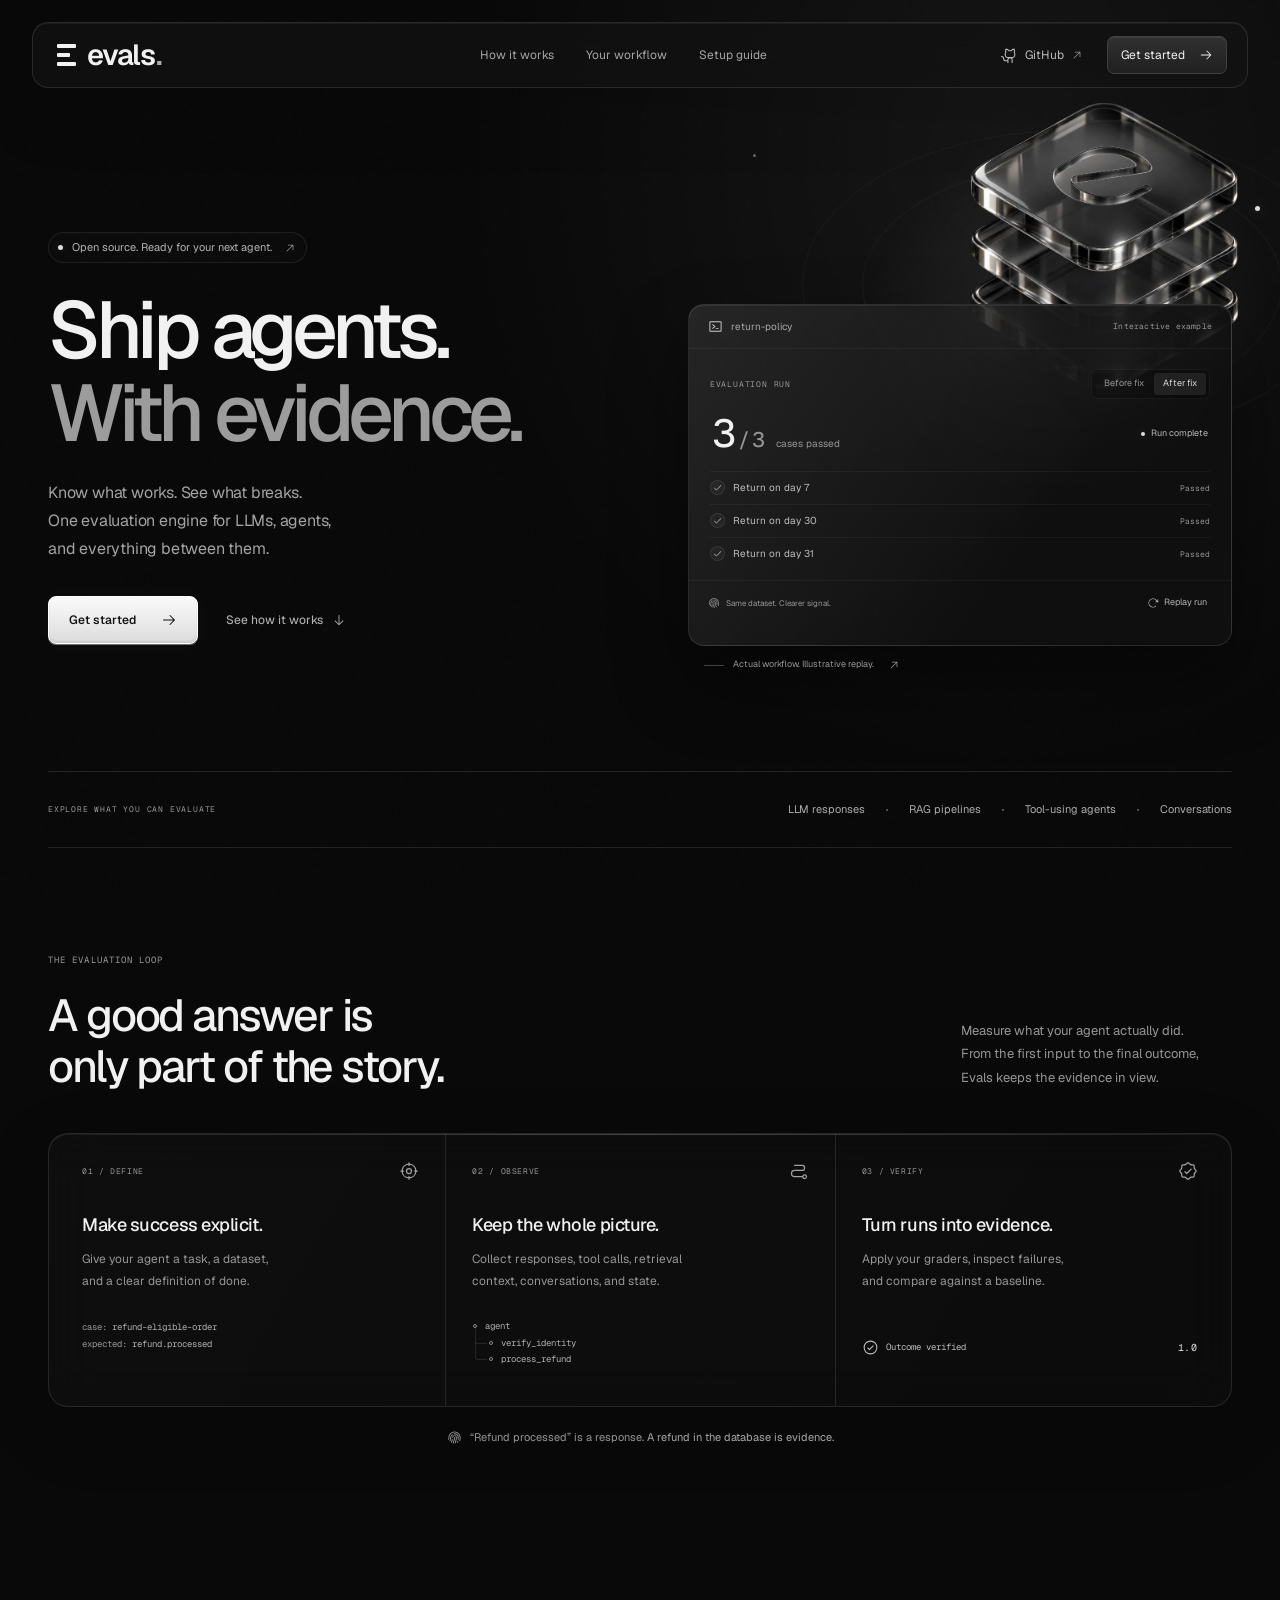
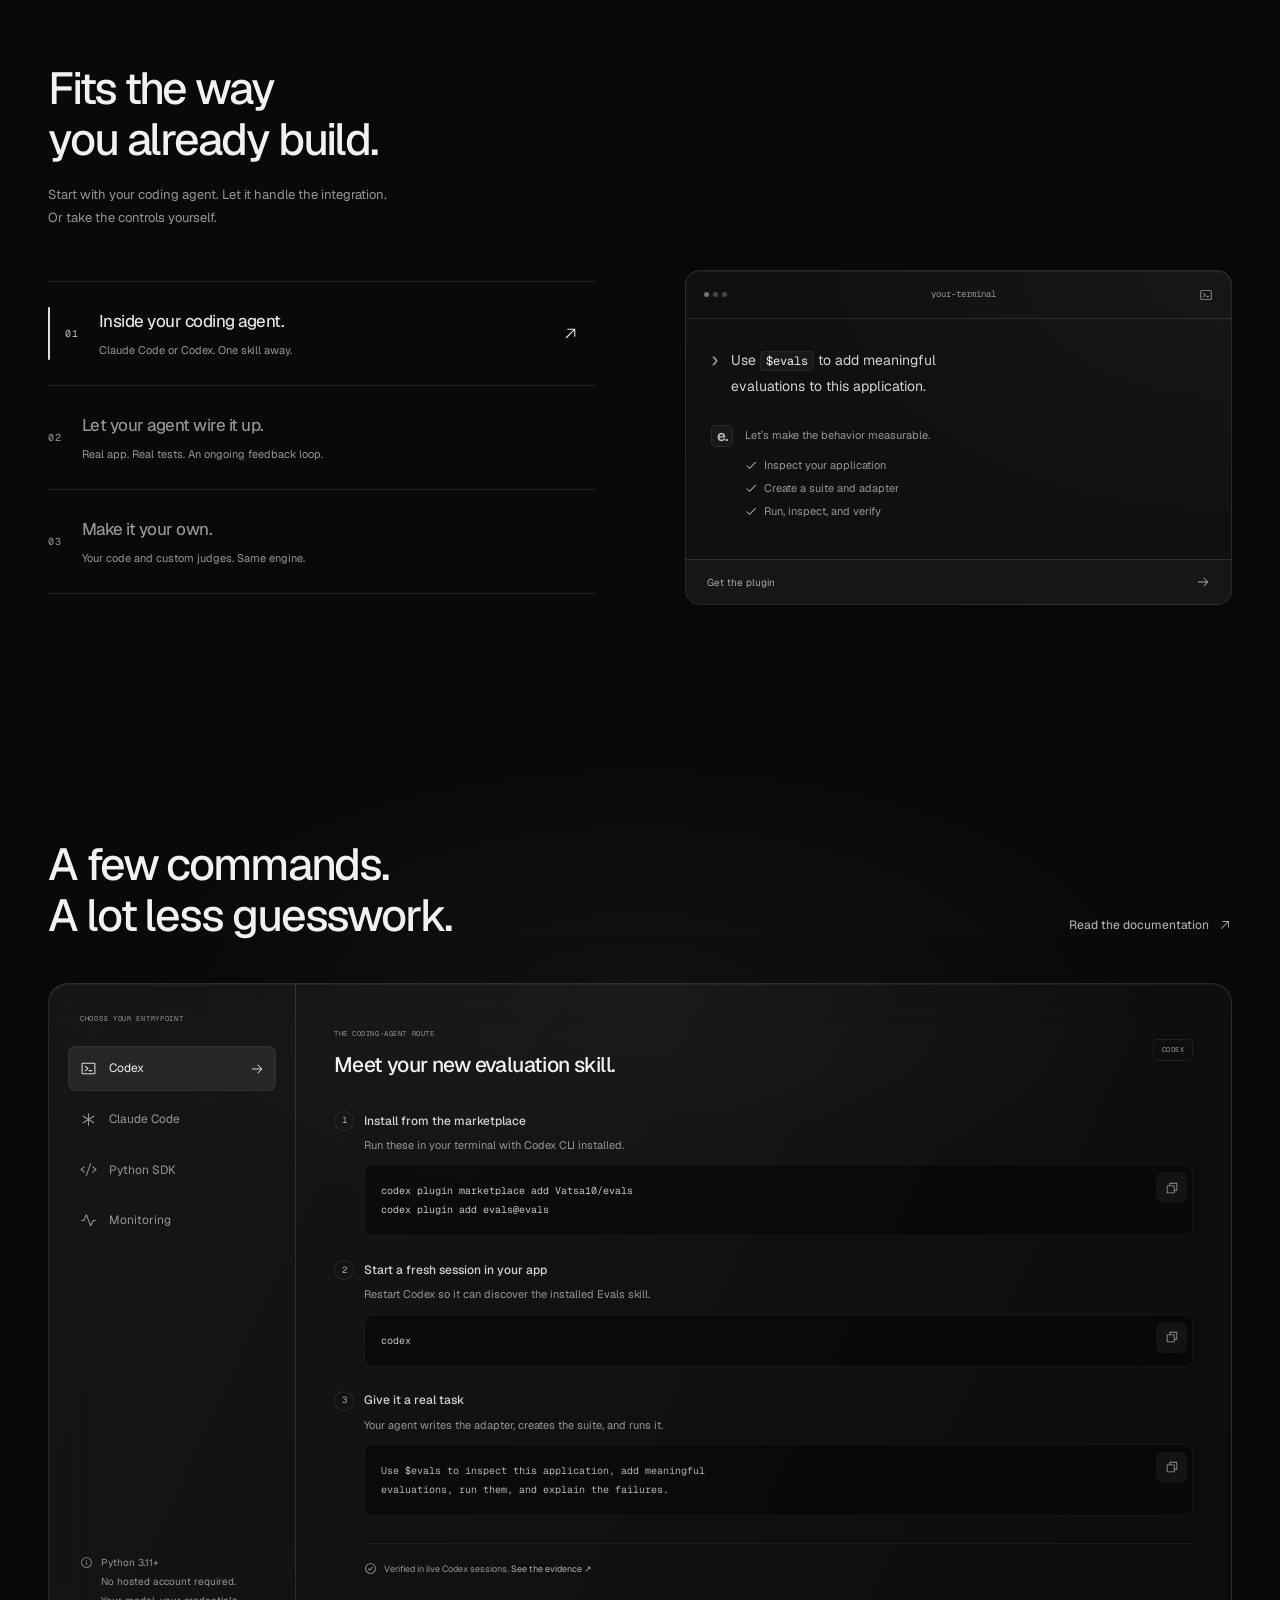
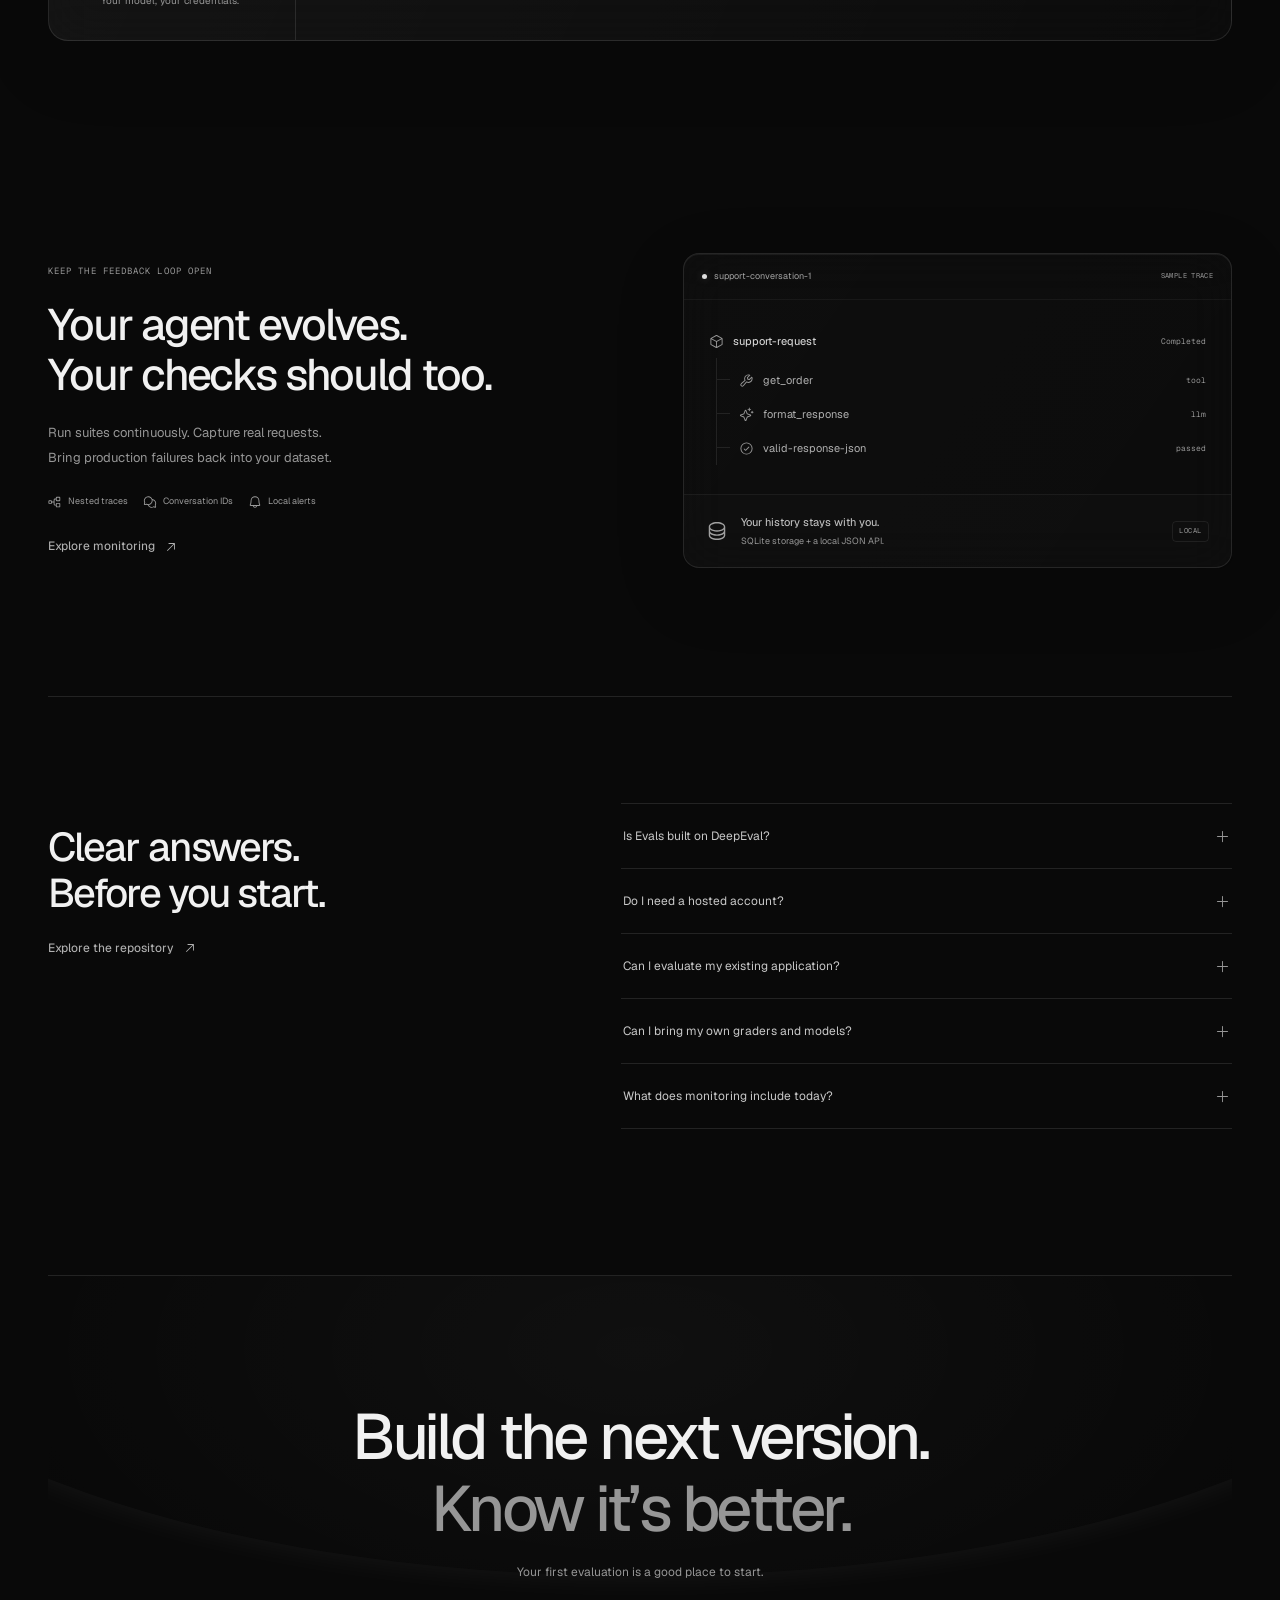
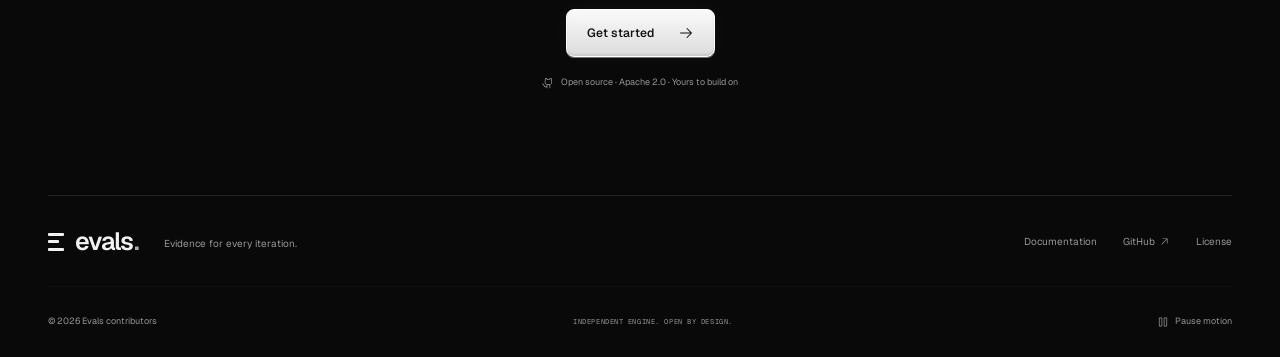
==== website/index.html @ bce9c27a "feat: add animated glass landing page and GitHub Pages setup" ====
<!doctype html>
<html lang="en">
<head>
  <meta charset="utf-8">
  <meta name="viewport" content="width=device-width, initial-scale=1">
  <meta name="theme-color" content="#09090b">
  <title>Evals | Ship agents. With evidence.</title>
  <meta name="description" content="An independent, open-source evaluation framework for LLMs and AI agents. Use Evals with Claude Code, Codex, or your own Python workflows.">
  <meta property="og:type" content="website">
  <meta property="og:title" content="Evals | Ship agents. With evidence.">
  <meta property="og:description" content="From your first test to a continuous feedback loop. One evaluation engine for your LLMs, agents, and everything between them.">
  <meta property="og:url" content="https://vatsa10.github.io/evals/">
  <meta name="twitter:card" content="summary">
  <link rel="canonical" href="https://vatsa10.github.io/evals/">
  <link rel="icon" href="./assets/favicon.svg" type="image/svg+xml">
  <link rel="preload" href="./assets/fonts/geist-latin.woff2" as="font" type="font/woff2" crossorigin>
  <link rel="stylesheet" href="./styles.css">
  <script src="./app.js" defer></script>
</head>
<body>
  <a class="skip-link" href="#main">Skip to content</a>
  <div class="ambient-light" aria-hidden="true"></div>

  <header class="site-header">
    <div class="nav-shell glass">
      <a class="brand" href="#" aria-label="Evals home"><span class="brand-mark" aria-hidden="true"><i></i><i></i><i></i></span>evals<span class="brand-period">.</span></a>
      <nav class="desktop-nav" aria-label="Main navigation">
        <a href="#workflow">How it works</a><a href="#ways">Your workflow</a><a href="#setup">Setup guide</a>
      </nav>
      <div class="nav-actions">
        <a class="github-link" href="https://github.com/Vatsa10/evals" target="_blank" rel="noopener noreferrer"><svg class="icon" aria-hidden="true"><use href="./assets/icons.svg#github-logo"></use></svg><span>GitHub</span><svg class="icon arrow-small" aria-hidden="true"><use href="./assets/icons.svg#arrow-up-right"></use></svg></a>
        <a class="nav-cta" href="#setup">Get started<svg class="icon" aria-hidden="true"><use href="./assets/icons.svg#arrow-right"></use></svg></a>
        <button class="menu-toggle icon-button" aria-label="Open navigation" aria-expanded="false" aria-controls="mobile-nav"><svg class="icon" aria-hidden="true"><use href="./assets/icons.svg#list"></use></svg></button>
      </div>
    </div>
    <nav class="mobile-nav glass" id="mobile-nav" aria-label="Mobile navigation" hidden><a href="#workflow">How it works</a><a href="#ways">Your workflow</a><a href="#setup">Setup guide</a><a href="https://github.com/Vatsa10/evals">View on GitHub</a></nav>
  </header>

  <main id="main">
    <section class="hero section-wrap" aria-labelledby="hero-title">
      <div class="hero-copy">
        <a class="release-tag enter" href="https://github.com/Vatsa10/evals"><span class="status-light"></span>Open source. Ready for your next agent.<svg class="icon" aria-hidden="true"><use href="./assets/icons.svg#arrow-up-right"></use></svg></a>
        <h1 id="hero-title" class="enter" style="--enter-delay: 90ms">Ship agents.<br><span>With evidence.</span></h1>
        <p class="hero-description enter" style="--enter-delay: 160ms">Know what works. See what breaks.<br>One evaluation engine for LLMs, agents,<br class="desktop-break"> and everything between them.</p>
        <div class="hero-actions enter" style="--enter-delay: 230ms">
          <a class="button button-primary" href="#setup">Get started<svg class="icon" aria-hidden="true"><use href="./assets/icons.svg#arrow-right"></use></svg></a>
          <a class="text-link" href="#workflow">See how it works<svg class="icon" aria-hidden="true"><use href="./assets/icons.svg#arrow-down"></use></svg></a>
        </div>
      </div>

      <div class="hero-visual enter" style="--enter-delay: 240ms">
        <div class="orbital-stage" aria-hidden="true"><div class="orbital-orbit orbit-one"></div><div class="orbital-orbit orbit-two"></div><img class="glass-sculpture" src="./assets/hero-glass.webp" width="768" height="768" alt="" decoding="async" fetchpriority="high"><span class="orbit-point point-one"></span><span class="orbit-point point-two"></span></div>
        <div class="evaluation-window glass" id="evaluation-demo">
          <div class="window-chrome"><span><svg class="icon" aria-hidden="true"><use href="./assets/icons.svg#terminal-window"></use></svg>return-policy</span><span class="example-label">Interactive example</span></div>
          <div class="demo-toolbar"><span class="mono">EVALUATION RUN</span><div class="demo-switch" role="group" aria-label="Choose example version"><button type="button" data-demo-version="before" aria-pressed="false">Before fix</button><button type="button" data-demo-version="after" aria-pressed="true">After fix</button></div></div>
          <div class="demo-score"><div><span class="score-number" id="demo-score">3<span>/ 3</span></span><span class="score-caption" id="demo-caption">cases passed</span></div><span class="run-state" id="run-state"><span class="status-light"></span>Run complete</span></div>
          <div class="case-list" aria-live="polite" aria-atomic="true">
            <div class="case-row" data-case="0"><span class="case-icon"><svg class="icon" aria-hidden="true"><use href="./assets/icons.svg#check"></use></svg></span><span>Return on day 7</span><span class="case-status">Passed</span></div>
            <div class="case-row" data-case="1"><span class="case-icon"><svg class="icon" aria-hidden="true"><use href="./assets/icons.svg#check"></use></svg></span><span>Return on day 30</span><span class="case-status">Passed</span></div>
            <div class="case-row" data-case="2"><span class="case-icon"><svg class="icon" aria-hidden="true"><use href="./assets/icons.svg#check"></use></svg></span><span>Return on day 31</span><span class="case-status">Passed</span></div>
          </div>
          <div class="demo-footer"><span><svg class="icon" aria-hidden="true"><use href="./assets/icons.svg#fingerprint"></use></svg>Same dataset. Clearer signal.</span><button class="replay-button" id="replay-demo" type="button"><svg class="icon" aria-hidden="true"><use href="./assets/icons.svg#arrow-clockwise"></use></svg>Replay run</button></div>
        </div>
        <div class="visual-caption"><span class="caption-line"></span>Actual workflow. Illustrative replay.<a href="https://github.com/Vatsa10/evals/blob/main/docs/live-verification.md" aria-label="Read the live verification"><svg class="icon" aria-hidden="true"><use href="./assets/icons.svg#arrow-up-right"></use></svg></a></div>
      </div>
      <div class="hero-bottom"><span class="mono">EXPLORE WHAT YOU CAN EVALUATE</span><div><a href="https://github.com/Vatsa10/evals/blob/main/skills/evals/references/framework.md">LLM responses</a><i></i><a href="https://github.com/Vatsa10/evals/blob/main/skills/evals/references/framework.md#graders">RAG pipelines</a><i></i><a href="https://github.com/Vatsa10/evals/blob/main/skills/evals/references/framework.md#graders">Tool-using agents</a><i></i><a href="https://github.com/Vatsa10/evals/blob/main/skills/evals/references/monitoring.md">Conversations</a></div></div>
    </section>

    <section class="workflow-section section-wrap section-space" id="workflow" aria-labelledby="workflow-title">
      <div class="section-heading reveal"><span class="eyebrow"><span></span>THE EVALUATION LOOP</span><div class="heading-split"><h2 id="workflow-title">A good answer is<br>only part of the story.</h2><p>Measure what your agent actually did.<br>From the first input to the final outcome,<br>Evals keeps the evidence in view.</p></div></div>
      <div class="workflow-stage glass reveal">
        <div class="flow-track" aria-hidden="true"><span></span><span></span><span></span></div>
        <article class="flow-step"><div class="step-top"><span class="step-index mono">01 / DEFINE</span><svg class="icon" aria-hidden="true"><use href="./assets/icons.svg#crosshair"></use></svg></div><h3>Make success explicit.</h3><p>Give your agent a task, a dataset,<br>and a clear definition of done.</p><div class="flow-code"><span class="code-muted">case:</span> refund-eligible-order<br><span class="code-muted">expected:</span> refund.processed</div></article>
        <article class="flow-step"><div class="step-top"><span class="step-index mono">02 / OBSERVE</span><svg class="icon" aria-hidden="true"><use href="./assets/icons.svg#path"></use></svg></div><h3>Keep the whole picture.</h3><p>Collect responses, tool calls, retrieval<br>context, conversations, and state.</p><div class="mini-trace"><span><i></i>agent</span><span><i></i>verify_identity</span><span><i></i>process_refund</span></div></article>
        <article class="flow-step"><div class="step-top"><span class="step-index mono">03 / VERIFY</span><svg class="icon" aria-hidden="true"><use href="./assets/icons.svg#seal-check"></use></svg></div><h3>Turn runs into evidence.</h3><p>Apply your graders, inspect failures,<br>and compare against a baseline.</p><div class="flow-verdict"><svg class="icon" aria-hidden="true"><use href="./assets/icons.svg#check-circle"></use></svg><span>Outcome verified</span><span class="mono">1.0</span></div></article>
      </div>
      <div class="evidence-note reveal"><svg class="icon" aria-hidden="true"><use href="./assets/icons.svg#fingerprint"></use></svg><p>“Refund processed” is a response. <span>A refund in the database is evidence.</span></p></div>
    </section>

    <section class="ways-section section-wrap section-space" id="ways" aria-labelledby="ways-title">
      <div class="ways-heading reveal"><h2 id="ways-title">Fits the way<br>you already build.</h2><p>Start with your coding agent. Let it handle the integration.<br>Or take the controls yourself.</p></div>
      <div class="ways-layout reveal">
        <div class="way-tabs" role="tablist" aria-label="Ways to use Evals" aria-orientation="vertical">
          <button class="way-tab" id="way-agent" type="button" role="tab" aria-selected="true" aria-controls="way-panel" data-way="agent"><span class="way-number mono">01</span><span><strong>Inside your coding agent.</strong><small>Claude Code or Codex. One skill away.</small></span><svg class="icon" aria-hidden="true"><use href="./assets/icons.svg#arrow-up-right"></use></svg></button>
          <button class="way-tab" id="way-setup" type="button" role="tab" aria-selected="false" aria-controls="way-panel" data-way="setup" tabindex="-1"><span class="way-number mono">02</span><span><strong>Let your agent wire it up.</strong><small>Real app. Real tests. An ongoing feedback loop.</small></span><svg class="icon" aria-hidden="true"><use href="./assets/icons.svg#arrow-up-right"></use></svg></button>
          <button class="way-tab" id="way-sdk" type="button" role="tab" aria-selected="false" aria-controls="way-panel" data-way="sdk" tabindex="-1"><span class="way-number mono">03</span><span><strong>Make it your own.</strong><small>Your code and custom judges. Same engine.</small></span><svg class="icon" aria-hidden="true"><use href="./assets/icons.svg#arrow-up-right"></use></svg></button>
        </div>
        <div class="way-preview glass" role="tabpanel" id="way-panel" aria-labelledby="way-agent" tabindex="0">
          <div class="preview-chrome"><span class="window-dots" aria-hidden="true"><i></i><i></i><i></i></span><span class="mono" id="way-filename">your-terminal</span><svg class="icon" id="way-icon" aria-hidden="true"><use href="./assets/icons.svg#terminal-window"></use></svg></div>
          <div id="way-content"><div class="agent-command"><span class="prompt-symbol">›</span><p>Use <span class="inline-skill">$evals</span> to add meaningful<br>evaluations to this application.</p></div><div class="agent-response"><span class="mini-brand" aria-hidden="true">e.</span><div><p>Let’s make the behavior measurable.</p><ul><li><svg class="icon" aria-hidden="true"><use href="./assets/icons.svg#check"></use></svg>Inspect your application</li><li><svg class="icon" aria-hidden="true"><use href="./assets/icons.svg#check"></use></svg>Create a suite and adapter</li><li><svg class="icon" aria-hidden="true"><use href="./assets/icons.svg#check"></use></svg>Run, inspect, and verify</li></ul></div></div></div>
          <a class="preview-bottom" id="way-link" href="#setup" data-select-guide="codex"><span>Get the plugin</span><svg class="icon" aria-hidden="true"><use href="./assets/icons.svg#arrow-right"></use></svg></a>
        </div>
      </div>
    </section>

    <section class="setup-section section-wrap section-space" id="setup" aria-labelledby="setup-title">
      <div class="section-heading reveal"><div class="heading-split"><h2 id="setup-title">A few commands.<br>A lot less guesswork.</h2><a class="text-link documentation-link" href="https://github.com/Vatsa10/evals#readme" target="_blank" rel="noopener noreferrer">Read the documentation<svg class="icon" aria-hidden="true"><use href="./assets/icons.svg#arrow-up-right"></use></svg></a></div></div>
      <div class="setup-shell glass reveal">
        <div class="setup-sidebar"><span class="mono sidebar-label">CHOOSE YOUR ENTRYPOINT</span><div class="guide-tabs" role="tablist" aria-label="Setup guides" aria-orientation="vertical">
          <button class="guide-tab" id="tab-codex" type="button" role="tab" aria-selected="true" aria-controls="guide-panel" data-guide="codex"><svg class="icon" aria-hidden="true"><use href="./assets/icons.svg#terminal-window"></use></svg>Codex<svg class="icon guide-arrow" aria-hidden="true"><use href="./assets/icons.svg#arrow-right"></use></svg></button>
          <button class="guide-tab" id="tab-claude" type="button" role="tab" aria-selected="false" aria-controls="guide-panel" data-guide="claude" tabindex="-1"><svg class="icon" aria-hidden="true"><use href="./assets/icons.svg#asterisk"></use></svg>Claude Code<svg class="icon guide-arrow" aria-hidden="true"><use href="./assets/icons.svg#arrow-right"></use></svg></button>
          <button class="guide-tab" id="tab-python" type="button" role="tab" aria-selected="false" aria-controls="guide-panel" data-guide="python" tabindex="-1"><svg class="icon" aria-hidden="true"><use href="./assets/icons.svg#code"></use></svg>Python SDK<svg class="icon guide-arrow" aria-hidden="true"><use href="./assets/icons.svg#arrow-right"></use></svg></button>
          <button class="guide-tab" id="tab-monitoring" type="button" role="tab" aria-selected="false" aria-controls="guide-panel" data-guide="monitoring" tabindex="-1"><svg class="icon" aria-hidden="true"><use href="./assets/icons.svg#pulse"></use></svg>Monitoring<svg class="icon guide-arrow" aria-hidden="true"><use href="./assets/icons.svg#arrow-right"></use></svg></button>
        </div><div class="setup-requirements"><svg class="icon" aria-hidden="true"><use href="./assets/icons.svg#info"></use></svg><p>Python 3.11+<br>No hosted account required.<br><span>Your model, your credentials.</span></p></div></div>
        <div class="guide-content" role="tabpanel" id="guide-panel" aria-labelledby="tab-codex" tabindex="0">
          <div class="guide-title-row"><div><span class="mono guide-kicker">THE CODING-AGENT ROUTE</span><h3>Meet your new evaluation skill.</h3></div><span class="guide-badge">CODEX</span></div>
          <div id="guide-steps"><article class="guide-step"><div class="guide-step-heading"><span class="guide-step-number">1</span><h4>Install from the marketplace</h4></div><p>Run these in your terminal with Codex CLI installed.</p><div class="code-block"><pre><code>codex plugin marketplace add Vatsa10/evals
codex plugin add evals@evals</code></pre><button class="copy-button icon-button" type="button" aria-label="Copy Codex installation commands"><svg class="icon" aria-hidden="true"><use href="./assets/icons.svg#copy"></use></svg></button></div></article><article class="guide-step"><div class="guide-step-heading"><span class="guide-step-number">2</span><h4>Start a fresh session in your app</h4></div><p>Restart Codex so it can discover the installed Evals skill.</p><div class="code-block"><pre><code>codex</code></pre><button class="copy-button icon-button" type="button" aria-label="Copy Codex launch command"><svg class="icon" aria-hidden="true"><use href="./assets/icons.svg#copy"></use></svg></button></div></article><article class="guide-step"><div class="guide-step-heading"><span class="guide-step-number">3</span><h4>Give it a real task</h4></div><p>Your agent writes the adapter, creates the suite, and runs it.</p><div class="code-block prompt-block"><pre><code>Use $evals to inspect this application, add meaningful
evaluations, run them, and explain the failures.</code></pre><button class="copy-button icon-button" type="button" aria-label="Copy Evals prompt"><svg class="icon" aria-hidden="true"><use href="./assets/icons.svg#copy"></use></svg></button></div></article></div>
          <div class="guide-footnote" id="guide-footnote"><svg class="icon" aria-hidden="true"><use href="./assets/icons.svg#check-circle"></use></svg><span>Verified in live Codex sessions. <a href="https://github.com/Vatsa10/evals/blob/main/docs/live-verification.md">See the evidence ↗</a></span></div>
        </div>
      </div>
    </section>

    <section class="monitor-section section-wrap section-space" id="monitoring" aria-labelledby="monitor-title">
      <div class="monitor-copy reveal"><span class="eyebrow"><span></span>KEEP THE FEEDBACK LOOP OPEN</span><h2 id="monitor-title">Your agent evolves.<br>Your checks should too.</h2><p>Run suites continuously. Capture real requests.<br>Bring production failures back into your dataset.</p><div class="monitor-features"><span><svg class="icon" aria-hidden="true"><use href="./assets/icons.svg#tree-structure"></use></svg>Nested traces</span><span><svg class="icon" aria-hidden="true"><use href="./assets/icons.svg#chats-circle"></use></svg>Conversation IDs</span><span><svg class="icon" aria-hidden="true"><use href="./assets/icons.svg#bell"></use></svg>Local alerts</span></div><a class="text-link" href="https://github.com/Vatsa10/evals/blob/main/skills/evals/references/monitoring.md" target="_blank" rel="noopener noreferrer">Explore monitoring<svg class="icon" aria-hidden="true"><use href="./assets/icons.svg#arrow-up-right"></use></svg></a></div>
      <div class="monitor-visual glass reveal"><div class="monitor-chrome"><span><span class="status-light"></span>support-conversation-1</span><span class="mono">SAMPLE TRACE</span></div><div class="trace-tree"><div class="trace-tree-row"><svg class="icon" aria-hidden="true"><use href="./assets/icons.svg#cube"></use></svg><strong>support-request</strong><span>Completed</span></div><div class="trace-branch"><div class="trace-tree-row"><svg class="icon" aria-hidden="true"><use href="./assets/icons.svg#wrench"></use></svg><span>get_order</span><small>tool</small></div><div class="trace-tree-row"><svg class="icon" aria-hidden="true"><use href="./assets/icons.svg#sparkle"></use></svg><span>format_response</span><small>llm</small></div><div class="trace-tree-row"><svg class="icon" aria-hidden="true"><use href="./assets/icons.svg#check-circle"></use></svg><span>valid-response-json</span><small>passed</small></div></div></div><div class="monitor-storage"><svg class="icon" aria-hidden="true"><use href="./assets/icons.svg#database"></use></svg><div><strong>Your history stays with you.</strong><span>SQLite storage + a local JSON API.</span></div><span class="storage-badge mono">LOCAL</span></div></div>
    </section>

    <section class="faq-section section-wrap section-space" aria-labelledby="faq-title"><div class="faq-heading reveal"><h2 id="faq-title">Clear answers.<br>Before you start.</h2><a class="text-link" href="https://github.com/Vatsa10/evals" target="_blank" rel="noopener noreferrer">Explore the repository<svg class="icon" aria-hidden="true"><use href="./assets/icons.svg#arrow-up-right"></use></svg></a></div><div class="faq-list reveal">
      <details><summary>Is Evals built on DeepEval?<svg class="icon" aria-hidden="true"><use href="./assets/icons.svg#plus"></use></svg></summary><p>Evals has its own runner, graders, tracing, and storage. We studied DeepEval, Langfuse, LangSmith, and Anthropic’s evaluation guidance for ideas. There is no DeepEval runtime dependency.</p></details>
      <details><summary>Do I need a hosted account?<svg class="icon" aria-hidden="true"><use href="./assets/icons.svg#plus"></use></svg></summary><p>No. The engine runs locally with Python 3.11+ and no third-party runtime dependencies. Your application or custom LLM judges use their own model credentials. The coding-agent route uses your existing Claude Code or Codex setup.</p></details>
      <details><summary>Can I evaluate my existing application?<svg class="icon" aria-hidden="true"><use href="./assets/icons.svg#plus"></use></svg></summary><p>Yes. Connect it with a Python function or a command that reads and writes JSON. Your adapter returns the available evidence: responses, tool calls, retrieved documents, messages, or environment state. The plugin can write this integration for you.</p></details>
      <details><summary>Can I bring my own graders and models?<svg class="icon" aria-hidden="true"><use href="./assets/icons.svg#plus"></use></svg></summary><p>Yes. Built-in checks cover exact values, patterns, JSON, numeric limits, tools, and labeled retrieval. Custom adapters support domain checks and LLM judges with your provider, rubric, scores, and evidence.</p></details>
      <details><summary>What does monitoring include today?<svg class="icon" aria-hidden="true"><use href="./assets/icons.svg#plus"></use></svg></summary><p>Continuous suite runs, request tracing, conversation IDs, online grading policies, SQLite history, local alerts, and a loopback JSON API. Hosted dashboards, external alert delivery, and provider auto-instrumentation are future extensions.</p></details>
    </div></section>

    <section class="final-cta section-wrap reveal"><div class="cta-light" aria-hidden="true"></div><h2>Build the next version.<br><span>Know it’s better.</span></h2><p>Your first evaluation is a good place to start.</p><a class="button button-primary" href="#setup">Get started<svg class="icon" aria-hidden="true"><use href="./assets/icons.svg#arrow-right"></use></svg></a><div class="cta-license"><svg class="icon" aria-hidden="true"><use href="./assets/icons.svg#github-logo"></use></svg>Open source · Apache 2.0 · Yours to build on</div></section>
  </main>

  <footer class="site-footer section-wrap"><div class="footer-top"><a class="brand" href="#" aria-label="Evals home"><span class="brand-mark" aria-hidden="true"><i></i><i></i><i></i></span>evals<span class="brand-period">.</span></a><p>Evidence for every iteration.</p><nav aria-label="Footer navigation"><a href="https://github.com/Vatsa10/evals#readme">Documentation</a><a href="https://github.com/Vatsa10/evals">GitHub<svg class="icon" aria-hidden="true"><use href="./assets/icons.svg#arrow-up-right"></use></svg></a><a href="https://github.com/Vatsa10/evals/blob/main/LICENSE">License</a></nav></div><div class="footer-bottom"><span>© 2026 Evals contributors</span><span class="mono">INDEPENDENT ENGINE. OPEN BY DESIGN.</span><button type="button" class="motion-toggle" id="motion-toggle" aria-pressed="false"><svg class="icon" aria-hidden="true"><use href="./assets/icons.svg#pause"></use></svg><span>Pause motion</span></button></div></footer>
  <div class="toast glass" id="toast" role="status" aria-live="polite"><svg class="icon" aria-hidden="true"><use href="./assets/icons.svg#check"></use></svg><span>Copied to clipboard</span></div>
  <noscript><div class="noscript-note">All installation commands and documentation are available in the <a href="https://github.com/Vatsa10/evals#readme">GitHub README</a>. Interactive previews require JavaScript.</div></noscript>
</body>
</html>
---- website/styles.css ----
@font-face{font-family:Geist;src:url('./assets/fonts/geist-latin.woff2') format('woff2');font-weight:100 900;font-style:normal;font-display:swap}
@font-face{font-family:'Geist Mono';src:url('./assets/fonts/geist-mono-latin.woff2') format('woff2');font-weight:100 900;font-style:normal;font-display:swap}

:root{color-scheme:dark;--bg:#090909;--surface:#111;--text:#f1f1f1;--muted:#a0a0a0;--dim:#737373;--line:rgba(255,255,255,.105);--glass:rgba(255,255,255,.035);--ease:cubic-bezier(.22,1,.36,1);--ease-in-out:cubic-bezier(.65,0,.35,1);--radius:20px;--layer-nav:30;--layer-menu:40;--layer-toast:50;font-family:Geist,Arial,sans-serif;font-synthesis:none}
*{box-sizing:border-box}html{scroll-behavior:smooth;scroll-padding-top:116px}body{margin:0;background:var(--bg);color:var(--text);font-size:15px;line-height:1.55;-webkit-font-smoothing:antialiased}body::after{position:fixed;inset:0;z-index:-1;pointer-events:none;content:'';opacity:.025;background-image:url("data:image/svg+xml,%3Csvg viewBox='0 0 180 180' xmlns='http://www.w3.org/2000/svg'%3E%3Cfilter id='n'%3E%3CfeTurbulence type='fractalNoise' baseFrequency='.95' numOctaves='3' stitchTiles='stitch'/%3E%3C/filter%3E%3Cpath fill='%23fff' opacity='.5' filter='url(%23n)' d='M0 0h180v180H0z'/%3E%3C/svg%3E")}button,a{-webkit-tap-highlight-color:transparent}button{font:inherit;cursor:pointer}button,a,summary{touch-action:manipulation}a{color:inherit;text-decoration:none}button{color:inherit}a:focus-visible,button:focus-visible,summary:focus-visible,[tabindex='0']:focus-visible{outline:2px solid #ddd;outline-offset:5px}button:disabled{cursor:wait}button:active,.button:active{transform:scale(.97)}::selection{color:#090909;background:#ddd}h1,h2,h3,h4,p{margin:0}h1,h2,h3,h4{font-weight:500}svg{display:block}.icon{width:20px;height:20px;flex:none;fill:currentColor}button .icon,a .icon{pointer-events:none}.mono{font-family:'Geist Mono',monospace;font-size:10px;letter-spacing:.08em;font-weight:400}.section-wrap{width:min(1192px,calc(100% - 96px));margin-inline:auto}.section-space{padding-block:106px}.glass{background:linear-gradient(135deg,rgba(255,255,255,.065),rgba(255,255,255,.017));border:1px solid var(--line);box-shadow:inset 0 1px 0 rgba(255,255,255,.055),0 20px 70px rgba(0,0,0,.15);-webkit-backdrop-filter:blur(24px);backdrop-filter:blur(24px)}.ambient-light{position:absolute;top:-230px;right:0;width:min(900px,100%);height:1100px;background:radial-gradient(ellipse at 70% 35%,rgba(255,255,255,.055),transparent 62%);z-index:-1;pointer-events:none}.skip-link{position:fixed;top:12px;left:16px;transform:translateY(-160%);z-index:100;padding:12px 20px;background:#eee;color:#111;border-radius:8px}.skip-link:focus{transform:translateY(0)}

/* Layering: 30 navigation, 40 mobile menu, 50 copy feedback. */
.site-header{position:fixed;top:22px;left:0;right:0;z-index:var(--layer-nav);padding-inline:32px}.nav-shell{width:min(1256px,100%);height:66px;margin:auto;border-radius:16px;display:flex;align-items:center;justify-content:space-between;padding:0 20px 0 24px;background:rgba(18,18,18,.74)}.brand{display:inline-flex;align-items:center;font-size:29px;font-weight:600;letter-spacing:-1.2px;line-height:1;gap:10px}.brand-period{margin-left:-9px;color:#aaa}.brand-mark{width:19px;height:22px;display:flex;flex-direction:column;justify-content:space-between;margin-right:1px}.brand-mark i{height:4px;border-radius:1px;background:currentColor;width:19px}.brand-mark i:nth-child(2){width:13px}.desktop-nav{display:flex;gap:32px;margin-left:85px}.desktop-nav a{font-size:12px;color:#a5a5a5;transition:color .2s}.desktop-nav a:hover{color:#fff}.nav-actions{display:flex;gap:24px;align-items:center}.github-link{display:flex;align-items:center;gap:7px;font-size:12px;color:#bbb}.github-link>.icon:first-child{width:17px;height:17px}.github-link .arrow-small{width:12px;height:12px;color:#969696}.github-link:hover{color:#fff}.nav-cta{font-size:12px;display:flex;align-items:center;gap:14px;padding:9px 13px;border:1px solid #404040;border-radius:7px;background:linear-gradient(#303030,#202020);box-shadow:inset 0 1px 0 #ffffff12;transition:background .2s,transform .2s var(--ease)}.nav-cta .icon{width:14px;height:14px}.nav-cta:hover{background:#363636}.menu-toggle{display:none}.icon-button{display:inline-flex;align-items:center;justify-content:center;border:0;background:transparent;width:40px;height:40px;border-radius:7px}.mobile-nav{margin:10px auto 0;max-width:600px;padding:10px;border-radius:14px;background:#141414f5}.mobile-nav:not([hidden]){display:grid;gap:2px}.mobile-nav a{padding:13px 15px;border-radius:7px;color:#ccc}.mobile-nav a:hover{background:#ffffff0a}

.hero{position:relative;padding-top:188px;padding-bottom:0;display:grid;grid-template-columns:1.08fr 1fr;gap:52px;align-items:center}.release-tag{display:inline-flex;align-items:center;gap:9px;font-size:11px;color:#b3b3b3;border:1px solid #ffffff14;border-radius:30px;padding:6px 10px 6px 9px;background:#ffffff03;white-space:nowrap}.release-tag>.icon{width:12px;height:12px;margin-left:3px;color:#969696}.status-light{display:inline-block;width:5px;height:5px;border-radius:50%;background:#ddd;box-shadow:0 0 8px #ffffff35;flex:none}.hero h1{font-size:clamp(64px,6.25vw,88px);letter-spacing:-.066em;line-height:1.035;margin-top:26px;font-weight:510}.hero h1>span{color:#9c9c9c}.hero-description{color:#a3a3a3;font-size:16px;line-height:1.75;margin-top:24px;letter-spacing:-.2px}.hero-actions{display:flex;align-items:center;gap:28px;margin-top:33px}.button{display:inline-flex;align-items:center;justify-content:center;gap:25px;min-height:48px;padding:0 20px;border-radius:8px;font-size:12px;font-weight:550;transition:transform .25s var(--ease),box-shadow .25s,background .25s;white-space:nowrap}.button-primary{color:#111;background:linear-gradient(180deg,#fafafa,#dcdcdc);border:1px solid #fff;box-shadow:0 1px 0 #ffffff6b,inset 0 -2px 2px #00000015,0 0 24px #ffffff09}.button-primary:hover{transform:translateY(-2px);box-shadow:0 7px 26px #ffffff18,inset 0 -2px 2px #00000010}.button .icon{width:16px;height:16px}.text-link{display:inline-flex;align-items:center;gap:9px;font-size:12px;font-weight:450;color:#b0b0b0;transition:color .2s}.text-link:hover{color:#fff}.text-link>.icon{width:14px;height:14px;transition:transform .25s var(--ease)}.text-link:hover>.icon{transform:translate(2px,-2px)}.hero-actions .text-link:hover>.icon{transform:translateY(3px)}.hero-notes{display:flex;gap:18px;margin-top:24px;font-size:10px;color:#969696}.hero-notes>span{display:flex;align-items:center;gap:5px}.hero-notes .icon{width:12px;height:12px;color:#969696}.hero-visual{position:relative;height:500px;min-width:0;perspective:1100px;--tilt-x:0deg;--tilt-y:0deg}.orbital-stage{position:absolute;inset:-88px -35px 20px -10px;pointer-events:none}.orbital-stage::before{position:absolute;content:'';width:470px;height:440px;max-width:100%;top:0;right:-35px;background:radial-gradient(ellipse at center,rgba(255,255,255,.09),transparent 65%);transform:rotate(-30deg)}.orbital-orbit{position:absolute;border:1px solid #ffffff0d;border-radius:50%;width:420px;height:420px;max-width:100%;top:-25px;right:-15px;transform:rotateX(55deg) rotateZ(-28deg)}.orbit-two{width:540px;height:540px;top:-85px;right:-75px;transform:rotateX(55deg) rotateZ(-28deg)}.glass-sculpture{position:absolute;top:-6px;right:39px;width:245px;height:245px;transform:rotateX(55deg) rotateZ(-33deg);transform-style:preserve-3d}.sculpture-plane{position:absolute;inset:0;border:1px solid #ffffff35;border-radius:29px;background:linear-gradient(130deg,#ffffff13,#ffffff02 60%,#ffffff0d);box-shadow:inset 1px 1px 2px #ffffff12,inset -1px -1px 2px #ffffff05,12px 18px 32px #0008;backdrop-filter:blur(4px);transform-style:preserve-3d}.plane-back{transform:translateZ(-65px);border-color:#ffffff17;background:#ffffff02}.plane-middle{transform:translateZ(-25px);border-color:#ffffff21}.plane-front{transform:translateZ(20px);background:linear-gradient(130deg,#ffffff21,#ffffff02 50%,#ffffff08)}.sculpture-symbol{position:absolute;inset:0;display:flex;align-items:center;justify-content:center;font-size:185px;font-weight:550;line-height:1;color:#ffffff14;transform:translateY(-8px);text-shadow:1px 0 #ffffff55,-1px 0 #ffffff33}.sculpture-cross{position:absolute;width:100px;height:100px;inset:0;margin:auto;border:1px solid #ffffff24;border-radius:50%}.orbit-point{position:absolute;width:5px;height:5px;border-radius:50%;background:#ddd;box-shadow:0 0 14px #ffffff55}.point-one{right:7px;top:106px}.point-two{left:75px;top:54px;width:3px;height:3px;background:#666}.evaluation-window{position:absolute;inset:116px 0 auto;height:342px;border-radius:16px;background:linear-gradient(125deg,rgba(48,48,48,.71),rgba(16,16,16,.88) 65%);box-shadow:inset 0 1px 0 #ffffff12,0 35px 75px #0007;transform:rotateX(var(--tilt-x)) rotateY(var(--tilt-y));transition:transform .6s var(--ease);overflow:hidden}.window-chrome{display:flex;align-items:center;justify-content:space-between;border-bottom:1px solid #ffffff0c;height:44px;padding:0 19px;font-size:10px;color:#aaa}.window-chrome>span:first-child{display:flex;align-items:center;gap:8px}.window-chrome .icon{width:15px;height:15px;color:#ccc}.example-label{font-family:'Geist Mono',monospace;font-size:8px;letter-spacing:.025em;color:#969696}.demo-toolbar{display:flex;align-items:center;justify-content:space-between;padding:20px 21px 0}.demo-toolbar>.mono{font-size:8px;color:#969696;letter-spacing:.1em}.demo-switch{display:flex;gap:1px;border:1px solid #ffffff0d;background:#0003;border-radius:6px;padding:3px}.demo-switch button{border:0;background:transparent;font-size:9px;padding:4px 9px;border-radius:3px;color:#969696;transition:background .2s,color .2s}.demo-switch button[aria-pressed='true']{background:#ffffff14;color:#ddd;box-shadow:0 1px 3px #0004}.demo-score{display:flex;align-items:center;justify-content:space-between;padding:12px 23px 13px}.demo-score>div{display:flex;align-items:baseline;gap:12px}.score-number{font-size:39px;letter-spacing:-2px;font-weight:450;line-height:1.2}.score-number>span{font-size:21px;color:#969696;letter-spacing:-1px;margin-left:5px}.score-caption{font-size:10px;color:#969696}.run-state{display:flex;gap:6px;align-items:center;font-size:9px;color:#bbb}.run-state .status-light{width:4px;height:4px}.case-list{margin:0 21px}.case-row{height:33px;display:flex;align-items:center;gap:8px;border-top:1px solid #ffffff0b;font-size:10px;color:#bdbdbd;transition:opacity .2s}.case-icon{width:15px;height:15px;border-radius:50%;display:flex;align-items:center;justify-content:center;background:#ffffff09;border:1px solid #ffffff16}.case-icon .icon{width:9px;height:9px;color:#ccc}.case-status{margin-left:auto;color:#969696;font-family:'Geist Mono',monospace;font-size:8px}.case-row[data-state='queued']{opacity:.38}.case-row[data-state='running'] .case-icon{background:#b5b5b5}.case-row[data-state='running'] .case-icon .icon{color:#151515}.case-row[data-state='failed'] .case-icon{background:#fff;color:#111}.case-row[data-state='failed'] .case-icon .icon{color:#111}.case-row[data-state='failed'] .case-status{color:#eee}.demo-footer{display:flex;align-items:center;justify-content:space-between;border-top:1px solid #ffffff0c;margin-top:10px;padding:10px 19px;color:#969696;font-size:8px}.demo-footer>span{display:flex;gap:6px;align-items:center}.demo-footer .icon{width:12px;height:12px}.replay-button{display:flex;align-items:center;gap:5px;background:transparent;border:0;color:#b5b5b5;font-size:9px;padding:5px;border-radius:4px;transition:color .2s}.replay-button:hover{color:#fff}.visual-caption{position:absolute;bottom:12px;left:16px;display:flex;align-items:center;gap:9px;font-size:9px;color:#969696}.visual-caption>.caption-line{width:20px;height:1px;background:#444}.visual-caption .icon{width:12px;height:12px}.visual-caption a{display:inline-flex;padding:5px}.hero-bottom{grid-column:1/-1;display:flex;align-items:center;justify-content:space-between;gap:20px;margin-top:31px;padding:29px 0;border-top:1px solid var(--line);border-bottom:1px solid var(--line)}.hero-bottom>.mono{font-size:8px;color:#969696;letter-spacing:.1em}.hero-bottom>div{display:flex;align-items:center;gap:21px;color:#acacac;font-size:11px}.hero-bottom i{width:2px;height:2px;border-radius:50%;background:#656565}.hero-bottom>a{color:#969696;padding:5px}.hero-bottom>a .icon{width:14px;height:14px}

.eyebrow{display:flex;align-items:center;gap:9px;font-family:'Geist Mono',monospace;color:#969696;font-size:9px;letter-spacing:.12em;font-weight:400}.eyebrow>span{width:4px;height:4px;border-radius:50%;background:#bbb}.heading-split{display:flex;align-items:flex-end;justify-content:space-between;gap:40px;margin-top:22px}.section-heading h2,.ways-heading h2,.monitor-copy h2,.faq-heading h2{font-size:clamp(36px,3.5vw,49px);line-height:1.13;letter-spacing:-.047em;font-weight:480}.heading-split>p{color:#969696;line-height:1.8;font-size:13px;padding-bottom:2px;margin-right:33px}.workflow-stage{position:relative;margin-top:42px;display:grid;grid-template-columns:repeat(3,1fr);border-radius:var(--radius);overflow:hidden;background:linear-gradient(120deg,#ffffff06,rgba(255,255,255,.015));padding:0 7px}.flow-step{padding:27px 26px 30px;min-width:0;z-index:1}.flow-step+.flow-step{border-left:1px solid var(--line)}.step-top{display:flex;justify-content:space-between;align-items:center;margin-bottom:30px;color:#a1a1a1}.step-index{font-size:8px;color:#969696}.step-top>.icon{width:20px;height:20px}.flow-step h3{font-size:18px;letter-spacing:-.45px;margin-bottom:10px}.flow-step>p{font-size:12px;line-height:1.8;color:#969696}.flow-code,.flow-verdict,.mini-trace{margin-top:27px;min-height:57px;font-family:'Geist Mono',monospace;font-size:9px;line-height:1.9;color:#b0b0b0}.code-muted{color:#969696}.mini-trace{display:flex;flex-direction:column;align-items:flex-start;gap:2px;line-height:1.6;position:relative;padding-left:1px}.mini-trace>span{display:flex;align-items:center;gap:8px}.mini-trace>span+span{margin-left:16px}.mini-trace>span i{height:4px;width:4px;border:1px solid #888;border-radius:50%;position:relative}.mini-trace>span+span i::before{position:absolute;content:'';left:-15px;width:11px;height:17px;top:-16px;border-left:1px solid #ffffff1a;border-bottom:1px solid #ffffff1a;border-bottom-left-radius:3px}.flow-verdict{display:flex;align-items:center;gap:7px;color:#bebebe}.flow-verdict .icon{width:17px;height:17px}.flow-verdict>.mono{margin-left:auto;color:#ddd;font-size:10px}.flow-track{position:absolute;top:0;inset-inline:0;height:1px;background:linear-gradient(90deg,transparent,#ffffff2e,transparent)}.flow-track span{position:absolute;width:80px;height:1px;background:linear-gradient(90deg,transparent,#ccc,transparent);opacity:0;left:0;top:0}.evidence-note{display:flex;align-items:center;justify-content:center;gap:8px;margin-top:22px;color:#969696;font-size:11px}.evidence-note>.icon{width:15px;height:15px}.evidence-note span{color:#aaa}

.ways-section{position:relative;padding-top:88px}.ways-heading>h2{margin-top:23px}.ways-heading>p{color:#969696;font-size:13px;line-height:1.8;margin-top:18px}.ways-layout{display:grid;grid-template-columns:1fr 1fr;gap:90px;margin-top:41px;align-items:center}.way-tabs{display:grid}.way-tab{display:flex;gap:20px;align-items:center;text-align:left;background:transparent;border:0;border-top:1px solid var(--line);padding:26px 16px 26px 0;position:relative;min-width:0;color:#969696;transition:color .25s}.way-tab:last-child{border-bottom:1px solid var(--line)}.way-tab::before{position:absolute;content:'';left:0;top:25px;bottom:25px;width:2px;border-radius:2px;background:#ddd;transform:scaleY(0);transform-origin:center;transition:transform .3s var(--ease)}.way-tab[aria-selected='true']{color:#e7e7e7;padding-left:17px}.way-tab[aria-selected='true']::before{transform:scaleY(1)}.way-number{font-size:10px;color:#969696}.way-tab[aria-selected='true']>.way-number{color:#bbb}.way-tab>span:nth-child(2){display:grid;gap:7px}.way-tab strong{font-size:17px;font-weight:450;letter-spacing:-.5px}.way-tab small{color:#969696;font-size:11px;line-height:1.6}.way-tab>.icon{margin-left:auto;width:17px;height:17px;opacity:0;transform:translate(-4px,4px);transition:opacity .2s,transform .3s var(--ease)}.way-tab[aria-selected='true']>.icon,.way-tab:hover>.icon{opacity:1;transform:none}.way-tab:hover{color:#ddd}.way-preview{position:relative;border-radius:15px;overflow:hidden;min-height:335px;background:radial-gradient(ellipse at 100% 0%,#ffffff07,transparent 55%),#101010}.preview-chrome{height:48px;border-bottom:1px solid var(--line);display:flex;align-items:center;justify-content:space-between;padding:0 18px;color:#969696}.window-dots{display:flex;gap:4px}.window-dots i{height:5px;width:5px;background:#454545;border-radius:50%}.window-dots i:first-child{background:#747474}.preview-chrome>.mono{font-size:9px;letter-spacing:0}.preview-chrome>.icon{height:14px;width:14px}.agent-command{display:flex;gap:13px;align-items:flex-start;font-size:14px;line-height:1.8;color:#d3d3d3;padding:29px 25px 20px}.prompt-symbol{font-size:22px;color:#969696;line-height:1}.inline-skill{font-family:'Geist Mono',monospace;color:#ededed;background:#ffffff0a;border:1px solid #ffffff0e;border-radius:4px;padding:1px 5px;font-size:12px}.agent-response{display:flex;gap:12px;padding:6px 25px 28px;font-size:11px;color:#969696}.mini-brand{display:flex;align-items:center;justify-content:center;font-size:15px;font-weight:600;letter-spacing:-1px;width:22px;height:22px;border-radius:5px;border:1px solid #ffffff14;background:#ffffff09;color:#bbb}.agent-response p{line-height:1.9}.agent-response ul{list-style:none;padding:0;margin:11px 0 0;display:grid;gap:6px}.agent-response li{display:flex;gap:7px;align-items:center}.agent-response .icon{height:12px;width:12px;color:#bbb}.preview-bottom{display:flex;align-items:center;justify-content:space-between;height:45px;padding:0 21px;background:rgba(255,255,255,.025);border-top:1px solid var(--line);font-size:10px;color:#aaa;transition:background .2s,color .2s}.preview-bottom:hover{background:#ffffff07;color:#eee}.preview-bottom>.icon{width:14px;height:14px}#way-content{min-height:240px}.way-code{padding:28px 26px 20px;margin:0;line-height:1.9;font-family:'Geist Mono',monospace;font-size:11px;color:#b8b8b8;white-space:pre;overflow-x:auto}.way-code .syntax-dim{color:#969696}.way-inline-note{padding:0 26px 20px;color:#969696;font-size:10px;line-height:1.8}.setup-preview-steps{padding:26px 27px 23px;display:grid;gap:14px}.setup-preview-steps>div{display:flex;gap:11px;align-items:center;font-size:12px;color:#bbb}.setup-preview-steps .icon{width:17px;height:17px;color:#969696}.setup-preview-summary{display:flex;align-items:center;justify-content:space-between;border-top:1px solid #ffffff0d;margin:4px 27px 21px;padding-top:15px;color:#969696;font-size:9px}.setup-preview-summary strong{font-size:11px;font-weight:400;color:#ddd}

.setup-section{position:relative}.setup-section::before{content:'';position:absolute;top:40px;left:5%;width:90%;height:500px;background:radial-gradient(ellipse,rgba(255,255,255,.035),transparent 70%);pointer-events:none;z-index:-1}.documentation-link{margin-bottom:6px}.setup-shell{display:grid;grid-template-columns:247px minmax(0,1fr);border-radius:var(--radius);margin-top:42px;overflow:hidden;background:linear-gradient(115deg,rgba(255,255,255,.055),rgba(255,255,255,.015))}.setup-sidebar{border-right:1px solid var(--line);padding:30px 19px;display:flex;flex-direction:column}.sidebar-label{font-size:7px;color:#969696;letter-spacing:.1em;padding:0 12px;white-space:nowrap}.guide-tabs{display:grid;gap:6px;margin-top:22px}.guide-tab{display:flex;align-items:center;gap:12px;text-align:left;font-size:12px;color:#969696;border:1px solid transparent;padding:12px 11px;background:transparent;border-radius:8px;transition:background .2s,color .2s,border-color .2s}.guide-tab>.icon{width:17px;height:17px;color:#969696}.guide-tab>.guide-arrow{margin-left:auto;width:14px;height:14px;opacity:0;transform:translateX(-3px);transition:opacity .2s,transform .25s var(--ease)}.guide-tab[aria-selected='true']{background:rgba(255,255,255,.075);color:#eee;border-color:#ffffff0e;box-shadow:inset 0 1px 0 #ffffff07}.guide-tab[aria-selected='true'] .guide-arrow{opacity:1;transform:none}.guide-tab[aria-selected='true']>.icon{color:#ddd}.guide-tab:hover{background:#ffffff04;color:#ddd}.setup-requirements{display:flex;gap:8px;margin-top:auto;padding:40px 12px 0;color:#969696;font-size:10px;line-height:1.9}.setup-requirements>.icon{width:13px;height:13px;margin-top:3px;color:#969696}.setup-requirements span{color:#969696}.guide-content{padding:35px 38px 25px;min-width:0;min-height:656px}.guide-title-row{display:flex;align-items:center;justify-content:space-between;gap:12px;margin-bottom:30px}.guide-kicker{font-size:7px;letter-spacing:.08em;color:#969696}.guide-title-row h3{font-size:21px;letter-spacing:-.6px;margin-top:7px}.guide-badge{border:1px solid #ffffff13;border-radius:5px;padding:5px 8px;font-family:'Geist Mono',monospace;font-size:7px;letter-spacing:.07em;color:#969696}.guide-step+.guide-step{margin-top:24px}.guide-step-heading{display:flex;align-items:center;gap:10px}.guide-step-number{display:flex;align-items:center;justify-content:center;width:20px;height:20px;border:1px solid #ffffff17;border-radius:50%;font-family:'Geist Mono',monospace;font-size:9px;color:#aaa}.guide-step h4{font-size:12px;font-weight:500;color:#d3d3d3}.guide-step>p{font-size:11px;color:#969696;margin:5px 0 10px 30px;line-height:1.65}.code-block{position:relative;background:#0808089c;border:1px solid #ffffff0d;border-radius:8px;overflow:hidden;margin-left:30px}.code-block pre{margin:0;padding:16px 47px 16px 16px;overflow-x:auto;scrollbar-width:thin;scrollbar-color:#333 transparent;font-family:'Geist Mono',monospace;font-size:10px;line-height:1.9;color:#c4c4c4;tab-size:2}.code-block code{font:inherit}.copy-button{position:absolute;right:5px;top:7px;width:31px;height:31px;background:#151515e0;color:#969696;transition:background .2s,color .2s}.copy-button .icon{width:14px;height:14px}.copy-button:hover{color:#eee;background:#252525}.copy-button.is-copied{color:#fff}.prompt-block pre{color:#b5b5b5}.guide-footnote{display:flex;align-items:flex-start;gap:7px;font-size:9px;color:#969696;margin:27px 0 0 30px;padding-top:17px;border-top:1px solid #ffffff0b;line-height:1.8}.guide-footnote>.icon{width:13px;height:13px;color:#aaa;margin-top:1px}.guide-footnote a{color:#b0b0b0;white-space:nowrap}.guide-footnote a:hover{color:#fff}

.monitor-section{display:grid;grid-template-columns:1fr 1fr;gap:85px;align-items:center}.monitor-copy h2{margin-top:22px;font-size:44px}.monitor-copy>p{font-size:13px;line-height:1.9;color:#969696;margin-top:21px}.monitor-features{display:flex;flex-wrap:wrap;gap:15px;margin-top:25px}.monitor-features>span{display:flex;gap:6px;align-items:center;color:#9b9b9b;font-size:9px}.monitor-features .icon{width:14px;height:14px;color:#9b9b9b}.monitor-copy>.text-link{margin-top:28px}.monitor-visual{border-radius:16px;overflow:hidden;background:linear-gradient(125deg,#ffffff06,rgba(255,255,255,.015))}.monitor-chrome{padding:16px 18px;border-bottom:1px solid #ffffff0b;display:flex;align-items:center;justify-content:space-between;gap:10px;color:#a3a3a3;font-size:9px}.monitor-chrome>span:first-child{display:flex;align-items:center;gap:7px}.monitor-chrome>.mono{color:#969696;font-size:7px;letter-spacing:.05em}.trace-tree{padding:24px 25px 29px}.trace-tree-row{display:flex;align-items:center;gap:9px;color:#b0b0b0;font-size:11px;height:34px}.trace-tree-row>.icon{width:15px;height:15px;color:#969696}.trace-tree-row>strong{font-weight:450;color:#d5d5d5}.trace-tree>.trace-tree-row>span:last-child{margin-left:auto;font-family:'Geist Mono',monospace;color:#969696;font-size:8px}.trace-branch{margin-left:7px;border-left:1px solid #ffffff16;padding:5px 0 0 22px}.trace-branch .trace-tree-row{position:relative}.trace-branch .trace-tree-row::before{position:absolute;content:'';left:-22px;top:16px;width:13px;height:1px;background:#ffffff16}.trace-tree-row>small{margin-left:auto;font-family:'Geist Mono',monospace;font-size:8px;color:#969696}.monitor-storage{padding:19px 22px;display:flex;align-items:center;gap:13px;border-top:1px solid #ffffff0d;background:#ffffff02}.monitor-storage>.icon{width:22px;height:22px;color:#a0a0a0}.monitor-storage>div{display:grid;gap:3px}.monitor-storage strong{font-size:11px;font-weight:450;color:#bfbfbf}.monitor-storage div>span{font-size:9px;color:#969696}.storage-badge{margin-left:auto;font-size:7px;color:#969696;border:1px solid #ffffff12;border-radius:4px;padding:4px 6px}

.faq-section{border-top:1px solid var(--line);display:grid;grid-template-columns:1fr 1.25fr;gap:85px;margin-top:22px}.faq-heading h2{margin-top:22px;font-size:40px}.faq-heading>.text-link{margin-top:23px}.faq-list details{border-bottom:1px solid var(--line)}.faq-list details:first-child{border-top:1px solid var(--line)}.faq-list summary{list-style:none;display:flex;align-items:center;justify-content:space-between;gap:20px;font-size:12px;color:#c8c8c8;cursor:pointer;padding:21px 2px;min-height:64px}.faq-list summary::-webkit-details-marker{display:none}.faq-list summary>.icon{width:15px;height:15px;color:#969696;transition:transform .2s var(--ease)}.faq-list details[open] summary>.icon{transform:rotate(45deg);color:#ddd}.faq-list details>p{color:#969696;font-size:12px;line-height:1.9;padding:0 28px 22px 2px;max-width:520px}.faq-list summary:hover{color:#fff}.final-cta{position:relative;text-align:center;padding:102px 0 105px;margin-top:40px;overflow:hidden;border-top:1px solid var(--line)}.cta-light{position:absolute;inset:-350px -20% auto;height:650px;border-radius:50%;border-top:1px solid #ffffff4d;box-shadow:0 -1px 35px #ffffff11;pointer-events:none;background:radial-gradient(ellipse at 50% 65%,#ffffff08,transparent 60%);z-index:-1}.final-cta>.eyebrow{justify-content:center;font-size:8px}.final-cta h2{font-size:clamp(45px,5vw,66px);letter-spacing:-.055em;line-height:1.12;margin-top:23px;font-weight:470}.final-cta h2>span{color:#969696}.final-cta>p{color:#969696;font-size:12px;margin-top:18px}.final-cta>.button{margin-top:28px;gap:24px}.cta-license{display:flex;align-items:center;justify-content:center;gap:7px;font-size:9px;color:#969696;margin-top:19px}.cta-license>.icon{width:12px;height:12px}.site-footer{padding-top:33px;border-top:1px solid var(--line)}.footer-top{display:flex;align-items:center;gap:25px;padding-bottom:32px}.footer-top>.brand{font-size:25px}.footer-top .brand-mark{width:16px;height:18px}.footer-top .brand-mark i{width:16px;height:3px}.footer-top .brand-mark i:nth-child(2){width:11px}.footer-top>p{font-size:10px;color:#969696;padding-top:3px}.footer-top nav{margin-left:auto;display:flex;gap:26px}.footer-top nav a{display:flex;align-items:center;gap:4px;color:#969696;font-size:10px}.footer-top nav a:hover{color:#eee}.footer-top nav .icon{width:11px;height:11px}.footer-bottom{display:flex;align-items:center;justify-content:space-between;gap:25px;color:#969696;font-size:9px;border-top:1px solid #ffffff08;padding-block:22px}.footer-bottom>.mono{font-size:7px;letter-spacing:.08em}.motion-toggle{display:flex;align-items:center;gap:6px;background:transparent;border:0;border-radius:4px;padding:6px 0 6px 8px;color:#969696;font-size:9px}.motion-toggle>.icon{width:12px;height:12px}.motion-toggle:hover{color:#eee}.toast{position:fixed;bottom:28px;left:50%;z-index:var(--layer-toast);display:flex;align-items:center;gap:9px;background:#242424ef;border-radius:10px;padding:12px 20px;font-size:12px;transform:translate(-50%,15px);opacity:0;pointer-events:none;transition:opacity .2s,transform .3s var(--ease)}.toast.is-visible{opacity:1;transform:translate(-50%,0)}.toast>.icon{width:15px;height:15px}.noscript-note{padding:15px 24px;text-align:center;color:#aaa;font-size:12px}.noscript-note a{text-decoration:underline}

@media(prefers-reduced-motion:no-preference){html:not([data-motion='off']) .enter{animation:enter .85s var(--ease) both;animation-delay:var(--enter-delay,0ms)}html:not([data-motion='off']) .glass-sculpture{animation:sculpture-drift 13s ease-in-out infinite}html:not([data-motion='off']) .point-one{animation:point-breathe 6s ease-in-out infinite}html:not([data-motion='off']) .workflow-stage.is-visible .flow-track>span{animation:signal-travel 6s linear infinite}html:not([data-motion='off']) .workflow-stage.is-visible .flow-track>span:nth-child(2){animation-delay:2s}html:not([data-motion='off']) .workflow-stage.is-visible .flow-track>span:nth-child(3){animation-delay:4s}.will-reveal{opacity:0;transform:translateY(24px);transition:opacity .8s var(--ease),transform .8s var(--ease)}.will-reveal.is-visible{opacity:1;transform:translateY(0)}.hero-visual.is-offscreen .glass-sculpture{animation-play-state:paused!important}}
@keyframes enter{from{opacity:0;transform:translateY(18px)}to{opacity:1;transform:translateY(0)}}@keyframes sculpture-drift{0%,100%{transform:rotateX(55deg) rotateZ(-33deg) translateY(0)}50%{transform:rotateX(49deg) rotateZ(-28deg) translateY(-9px)}}@keyframes point-breathe{0%,100%{opacity:.4}50%{opacity:1}}@keyframes signal-travel{0%{transform:translateX(-80px);opacity:0}10%,80%{opacity:.7}100%{transform:translateX(1200px);opacity:0}}
html[data-motion='off']{scroll-behavior:auto}html[data-motion='off'] *,html[data-motion='off'] *::before,html[data-motion='off'] *::after{animation:none!important;transition:none!important}html[data-motion='off'] .will-reveal{opacity:1;transform:none}
@media(prefers-reduced-motion:reduce){html{scroll-behavior:auto}*,*::before,*::after{animation:none!important;transition:none!important}.will-reveal{opacity:1;transform:none}.evaluation-window{transform:none}}
@media(prefers-reduced-transparency:reduce){.glass{background:#171717;backdrop-filter:none;-webkit-backdrop-filter:none}.nav-shell{background:#171717}.sculpture-plane{backdrop-filter:none;background:#1b1b1b}}
@supports not(backdrop-filter:blur(1px)){.nav-shell,.mobile-nav{background:#141414}.evaluation-window,.setup-shell,.way-preview{background:#151515}}

/* Keep decorative 3D geometry within the viewport without clipping text panels. */
main{overflow:clip}.menu-toggle.icon-button{display:none}.hero-bottom a:hover{color:#eee}.eyebrow>span{display:none}html[data-page-active='false'] *{animation-play-state:paused!important}.workflow-stage.is-offscreen .flow-track>span{animation-play-state:paused!important}
@media(hover:none){.button-primary:hover{transform:none}.text-link:hover>.icon{transform:none}}
@media(max-width:720px){.menu-toggle.icon-button{display:flex}.hero-bottom>div{grid-column:1/-1}}
@media(min-width:1600px){.hero{padding-top:210px}.hero-bottom{margin-top:45px}.hero-visual{height:515px}}
@media(max-width:1100px){.section-wrap{width:calc(100% - 72px)}.hero{gap:28px;padding-top:170px}.hero h1{font-size:72px}.hero-description{font-size:14px}.hero-actions{gap:19px}.hero-visual{height:470px}.evaluation-window{inset:110px 0 auto;height:334px}.glass-sculpture{right:20px;width:220px;height:220px}.orbital-orbit{right:-10px}.orbit-two{right:-65px}.hero-bottom>div{gap:13px;font-size:10px}.hero-bottom>.mono{font-size:7px}.hero-bottom{gap:14px}.ways-layout{gap:52px}.flow-step{padding-inline:21px}.flow-step h3{font-size:16px}.flow-step p{font-size:11px}.setup-shell{grid-template-columns:220px minmax(0,1fr)}.guide-content{padding-inline:30px}.monitor-section{gap:48px}.monitor-copy h2{font-size:38px}.monitor-features{gap:10px}.faq-section{gap:55px}.desktop-nav{margin-left:35px;gap:24px}.nav-actions{gap:18px}.visual-caption{bottom:-3px;font-size:8px}.hero-notes{font-size:9px;gap:10px}.section-space{padding-block:86px}}
@media(max-width:900px){.hero{grid-template-columns:1fr 1fr;gap:16px}.hero h1{font-size:59px}.hero-description{font-size:13px}.hero-actions .text-link{font-size:11px}.hero-actions{gap:17px}.hero-actions .button{gap:15px;padding-inline:15px;font-size:11px}.release-tag{font-size:9px;padding:5px 8px;gap:6px}.hero-notes{flex-wrap:wrap;gap:5px 14px}.hero-visual{height:440px}.evaluation-window{inset:108px 0 auto;height:326px}.demo-toolbar{padding-inline:16px}.demo-toolbar>.mono{font-size:7px}.demo-switch button{font-size:8px;padding-inline:7px}.demo-score{padding-inline:17px}.demo-score>div{gap:7px}.score-number{font-size:34px}.score-caption{font-size:9px}.run-state{font-size:8px}.case-list{margin-inline:16px}.case-row{font-size:9px}.demo-footer{padding-inline:13px;font-size:7px}.demo-footer>span{gap:3px}.replay-button{font-size:8px}.visual-caption{bottom:-23px;left:6px;gap:6px}.desktop-nav{gap:20px;margin-left:10px}.nav-actions{gap:15px}.github-link span,.github-link .arrow-small{display:none}.flow-step{padding-inline:15px}.flow-step h3{font-size:14px}.flow-step p br{display:none}.flow-code{font-size:8px}.mini-trace{font-size:8px}.flow-verdict{font-size:8px}.ways-layout{gap:32px}.way-tab{gap:12px}.way-tab strong{font-size:15px}.way-tab small{font-size:10px}.agent-command{font-size:12px;padding-inline:20px}.agent-response{padding-inline:20px;font-size:10px}.setup-shell{grid-template-columns:190px minmax(0,1fr)}.setup-sidebar{padding-inline:13px}.sidebar-label{font-size:6px}.guide-content{padding-inline:24px}.guide-title-row h3{font-size:18px}.guide-badge{font-size:6px}.guide-step>p{font-size:10px}.code-block pre{font-size:9px}.monitor-copy h2{font-size:33px}.monitor-copy>p{font-size:12px}.monitor-features{display:grid;gap:9px}.monitor-section{gap:32px}.monitor-chrome{padding-inline:14px;font-size:8px}.monitor-chrome>.mono{font-size:6px}.trace-tree{padding-inline:18px}.monitor-storage{padding-inline:16px;gap:9px}.monitor-storage strong{font-size:10px}.monitor-storage div>span{font-size:8px}.faq-heading h2{font-size:35px}.faq-section{gap:35px}.footer-top{gap:18px}.footer-top nav{gap:18px}.heading-split>p{margin-right:0;font-size:12px}}
@media(max-width:720px){html{scroll-padding-top:95px}.section-wrap{width:calc(100% - 44px)}.section-space{padding-block:65px}.site-header{top:14px;padding-inline:15px}.nav-shell{height:60px;padding-inline:17px;border-radius:13px}.brand{font-size:26px}.brand-mark{width:17px;height:20px}.brand-mark i{width:17px;height:4px}.brand-mark i:nth-child(2){width:12px}.desktop-nav{display:none}.nav-actions{gap:11px}.github-link{display:none}.nav-cta{padding:7px 10px;font-size:10px;gap:9px}.nav-cta>.icon{width:12px;height:12px}.menu-toggle{display:flex;color:#aaa;width:30px;height:32px}.menu-toggle>.icon{width:20px;height:20px}.hero{padding-top:137px;grid-template-columns:1fr;gap:0}.hero h1{font-size:clamp(58px,11vw,76px);margin-top:24px}.release-tag{font-size:9px;padding:6px 9px}.hero-description{font-size:14px;line-height:1.75;margin-top:23px}.hero-actions{gap:24px;margin-top:28px}.hero-actions .button{font-size:12px;min-height:47px;gap:20px;padding-inline:17px}.hero-actions>.text-link{font-size:11px}.hero-notes{font-size:9px;gap:17px;margin-top:20px}.hero-visual{width:min(470px,100%);height:443px;margin:58px auto 0}.orbital-stage{inset:-34px -8px 20px}.orbital-orbit{right:0;width:350px;height:350px}.orbit-two{width:440px;height:440px;right:-40px;top:-65px}.glass-sculpture{top:0;right:40px;width:205px;height:205px}.sculpture-symbol{font-size:150px}.point-one{top:80px;right:8px}.point-two{left:40px;top:52px}.evaluation-window{inset:100px 0 auto;height:316px}.window-chrome{padding-inline:17px;height:41px;font-size:9px}.example-label{font-size:7px}.demo-toolbar{padding-top:16px}.demo-toolbar>.mono{font-size:7px}.demo-score{padding-block:12px}.score-number{font-size:34px}.case-row{height:32px;font-size:9px}.demo-footer{margin-top:9px;padding-block:9px;font-size:7px}.visual-caption{bottom:-1px;font-size:8px}.hero-bottom{margin-top:42px;padding-block:22px;display:grid;grid-template-columns:1fr auto;row-gap:15px}.hero-bottom>.mono{font-size:7px}.hero-bottom>div{grid-column:1;grid-row:2;gap:13px;flex-wrap:wrap;font-size:9px}.hero-bottom>a{grid-column:2;grid-row:1/3;align-self:center}.hero-bottom i{width:2px;height:2px}.eyebrow{font-size:8px;letter-spacing:.09em}.heading-split{display:block;margin-top:19px}.section-heading h2,.ways-heading h2,.monitor-copy h2,.faq-heading h2{font-size:37px;letter-spacing:-.045em;line-height:1.15}.heading-split>p{font-size:12px;margin-top:21px;line-height:1.8}.heading-split>p br{display:none}.workflow-stage{grid-template-columns:1fr;margin-top:29px;padding:0 24px;border-radius:16px}.flow-step{padding:25px 0}.flow-step+.flow-step{border-left:0;border-top:1px solid var(--line)}.step-top{margin-bottom:18px}.step-top>.icon{width:21px;height:21px}.step-index{font-size:8px}.flow-step h3{font-size:19px;margin-bottom:7px}.flow-step>p{font-size:12px;max-width:320px}.flow-code,.mini-trace,.flow-verdict{margin-top:17px;min-height:0;font-size:10px}.flow-code{line-height:1.9}.flow-verdict{padding:4px 0}.mini-trace{gap:3px}.evidence-note{align-items:flex-start;font-size:10px;line-height:1.9;padding-inline:2px;gap:7px}.evidence-note .icon{margin-top:3px}.evidence-note span{display:block}.ways-heading>p{font-size:12px;margin-top:18px}.ways-heading>p br{display:none}.ways-layout{grid-template-columns:1fr;gap:28px;margin-top:27px}.way-tab{padding-block:22px;padding-right:8px;gap:17px}.way-tab strong{font-size:16px}.way-tab small{font-size:10px}.way-tab[aria-selected='true']{padding-left:14px}.way-tab::before{top:22px;bottom:22px}.way-preview{min-height:320px}.agent-command{font-size:14px;padding-top:27px}.agent-response{font-size:11px}.preview-chrome{height:44px}.way-code{font-size:11px}.setup-shell{display:block;margin-top:28px;border-radius:16px}.documentation-link{margin-top:19px;font-size:11px}.setup-sidebar{padding:20px 19px 0;border-right:0;border-bottom:1px solid var(--line)}.sidebar-label{font-size:7px;padding:0}.guide-tabs{display:grid;grid-template-columns:repeat(4,minmax(0,1fr));gap:5px;margin-top:14px;margin-inline:-7px;padding-bottom:15px}.guide-tab{display:flex;flex-direction:column;gap:7px;padding:10px 3px 9px;text-align:center;font-size:9px;justify-content:center}.guide-tab>.icon{width:18px;height:18px}.guide-tab>.guide-arrow{display:none}.setup-requirements{display:none}.guide-content{padding:24px 18px;min-height:651px}.guide-title-row{gap:7px;margin-bottom:27px}.guide-title-row h3{font-size:18px;letter-spacing:-.5px;max-width:230px;line-height:1.4}.guide-kicker{font-size:6px}.guide-badge{font-size:6px;padding:4px 6px}.guide-step-heading{gap:8px}.guide-step h4{font-size:11px}.guide-step-number{width:19px;height:19px;font-size:8px}.guide-step>p{font-size:10px;margin-left:27px}.code-block{margin-left:0;margin-top:12px}.code-block pre{padding:14px 43px 14px 13px;font-size:9px;line-height:1.85}.guide-step+.guide-step{margin-top:26px}.guide-footnote{margin-left:0;font-size:8px;margin-top:24px;gap:6px}.guide-footnote a{white-space:normal}.guide-footnote>.icon{width:12px;height:12px}.monitor-section{display:flex;flex-direction:column;gap:31px;align-items:stretch}.monitor-copy>p{font-size:12px;margin-top:19px}.monitor-copy>p br{display:none}.monitor-features{display:flex;gap:15px;margin-top:22px}.monitor-features>span{font-size:9px}.monitor-copy>.text-link{margin-top:25px}.monitor-chrome{padding:16px;font-size:8px}.monitor-chrome>.mono{font-size:6px}.trace-tree{padding:20px 22px 25px}.trace-tree-row{font-size:10px}.trace-tree-row>small,.trace-tree>.trace-tree-row>span:last-child{font-size:7px}.monitor-storage{padding:18px}.monitor-storage strong{font-size:10px}.monitor-storage div>span{font-size:9px}.faq-section{grid-template-columns:1fr;gap:31px;margin-top:12px}.faq-heading>.text-link{font-size:11px;margin-top:20px}.faq-list summary{font-size:12px;padding-block:20px}.faq-list details>p{font-size:11px;padding-right:15px}.final-cta{padding:79px 0 77px;margin-top:24px}.final-cta h2{font-size:45px}.final-cta>.eyebrow{font-size:7px}.final-cta>p{font-size:11px}.final-cta>.button{font-size:11px;gap:25px;min-height:46px}.cta-license{font-size:8px;margin-top:17px}.cta-light{height:450px;top:-240px;inset-inline:-60%}.site-footer{padding-top:27px}.footer-top{display:grid;grid-template-columns:1fr auto;gap:18px;padding-bottom:25px}.footer-top>.brand{justify-self:start}.footer-top>p{font-size:9px;grid-column:1/3;grid-row:2;padding-top:0}.footer-top nav{gap:15px}.footer-top nav a{font-size:9px}.footer-top nav a:first-child{display:none}.footer-bottom{gap:10px;padding-block:17px;font-size:8px}.footer-bottom>.mono{display:none}.motion-toggle{font-size:8px}.toast{max-width:calc(100% - 40px);bottom:20px;font-size:11px;white-space:nowrap}}
@media(max-width:370px){.section-wrap{width:calc(100% - 36px)}.hero h1{font-size:54px}.hero-actions{gap:17px}.hero-actions .button{padding-inline:13px;gap:14px;font-size:11px}.hero-actions>.text-link{font-size:10px}.release-tag{font-size:8px}.hero-description{font-size:13px}.hero-bottom>div{gap:8px;font-size:8px}.demo-toolbar>.mono{font-size:6px}.demo-score>div{gap:5px}.score-caption{font-size:8px}.demo-footer{font-size:6px}.demo-footer>span>.icon{display:none}.visual-caption{font-size:7px}.section-heading h2,.ways-heading h2,.monitor-copy h2,.faq-heading h2{font-size:34px}.monitor-features{gap:11px}.monitor-features>span{font-size:8px}.guide-title-row h3{font-size:16px}.guide-badge{font-size:5px}.code-block pre{font-size:8px}.final-cta h2{font-size:40px}.hero-notes{font-size:8px;gap:12px}}

/* Custom generated optical-glass artwork, animated only with transforms. */
img.glass-sculpture{top:-15px;right:8px;width:310px;height:310px;object-fit:contain;transform:none}
@media(prefers-reduced-motion:no-preference){html:not([data-motion='off']) img.glass-sculpture{animation:glass-float 14s ease-in-out infinite}}
@keyframes glass-float{0%,100%{transform:translateY(0) rotate(-3deg)}50%{transform:translateY(-10px) rotate(1deg)}}
@media(max-width:720px){img.glass-sculpture{top:-20px;right:9px;width:270px;height:270px}}
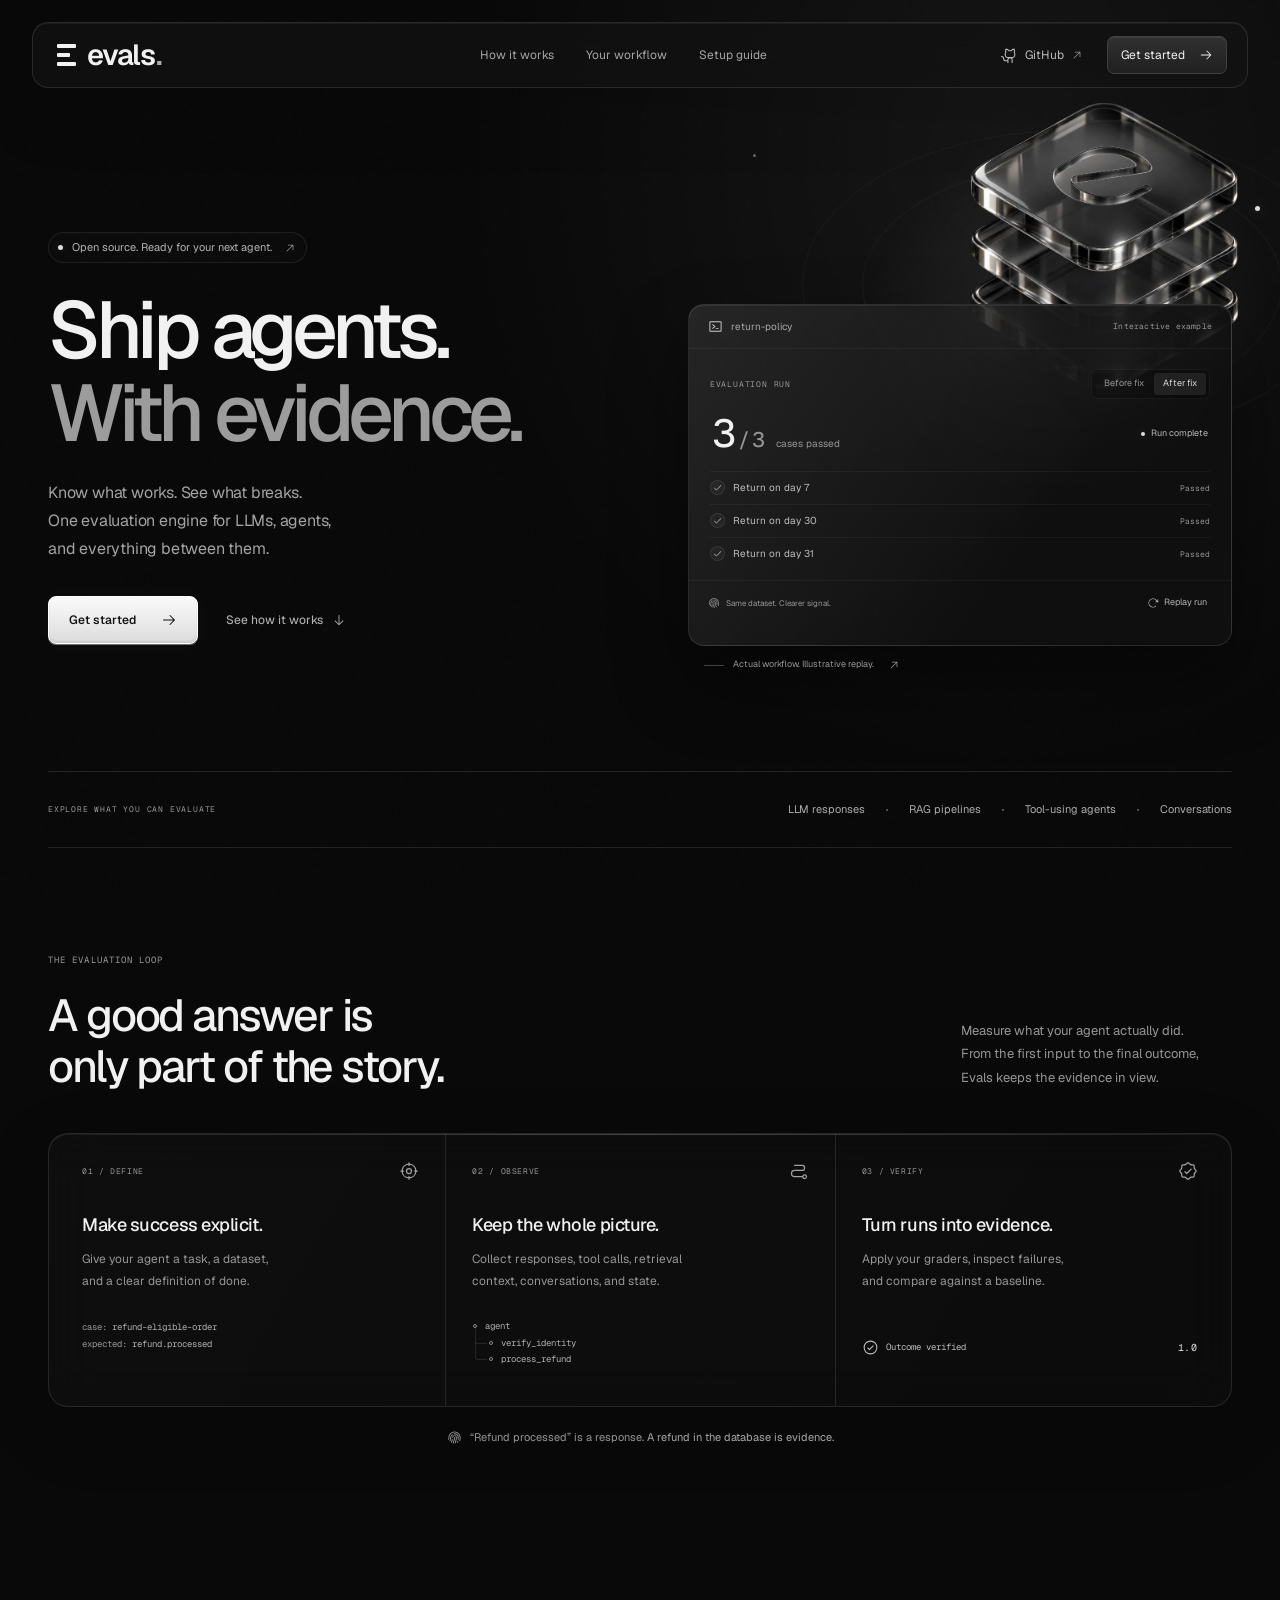
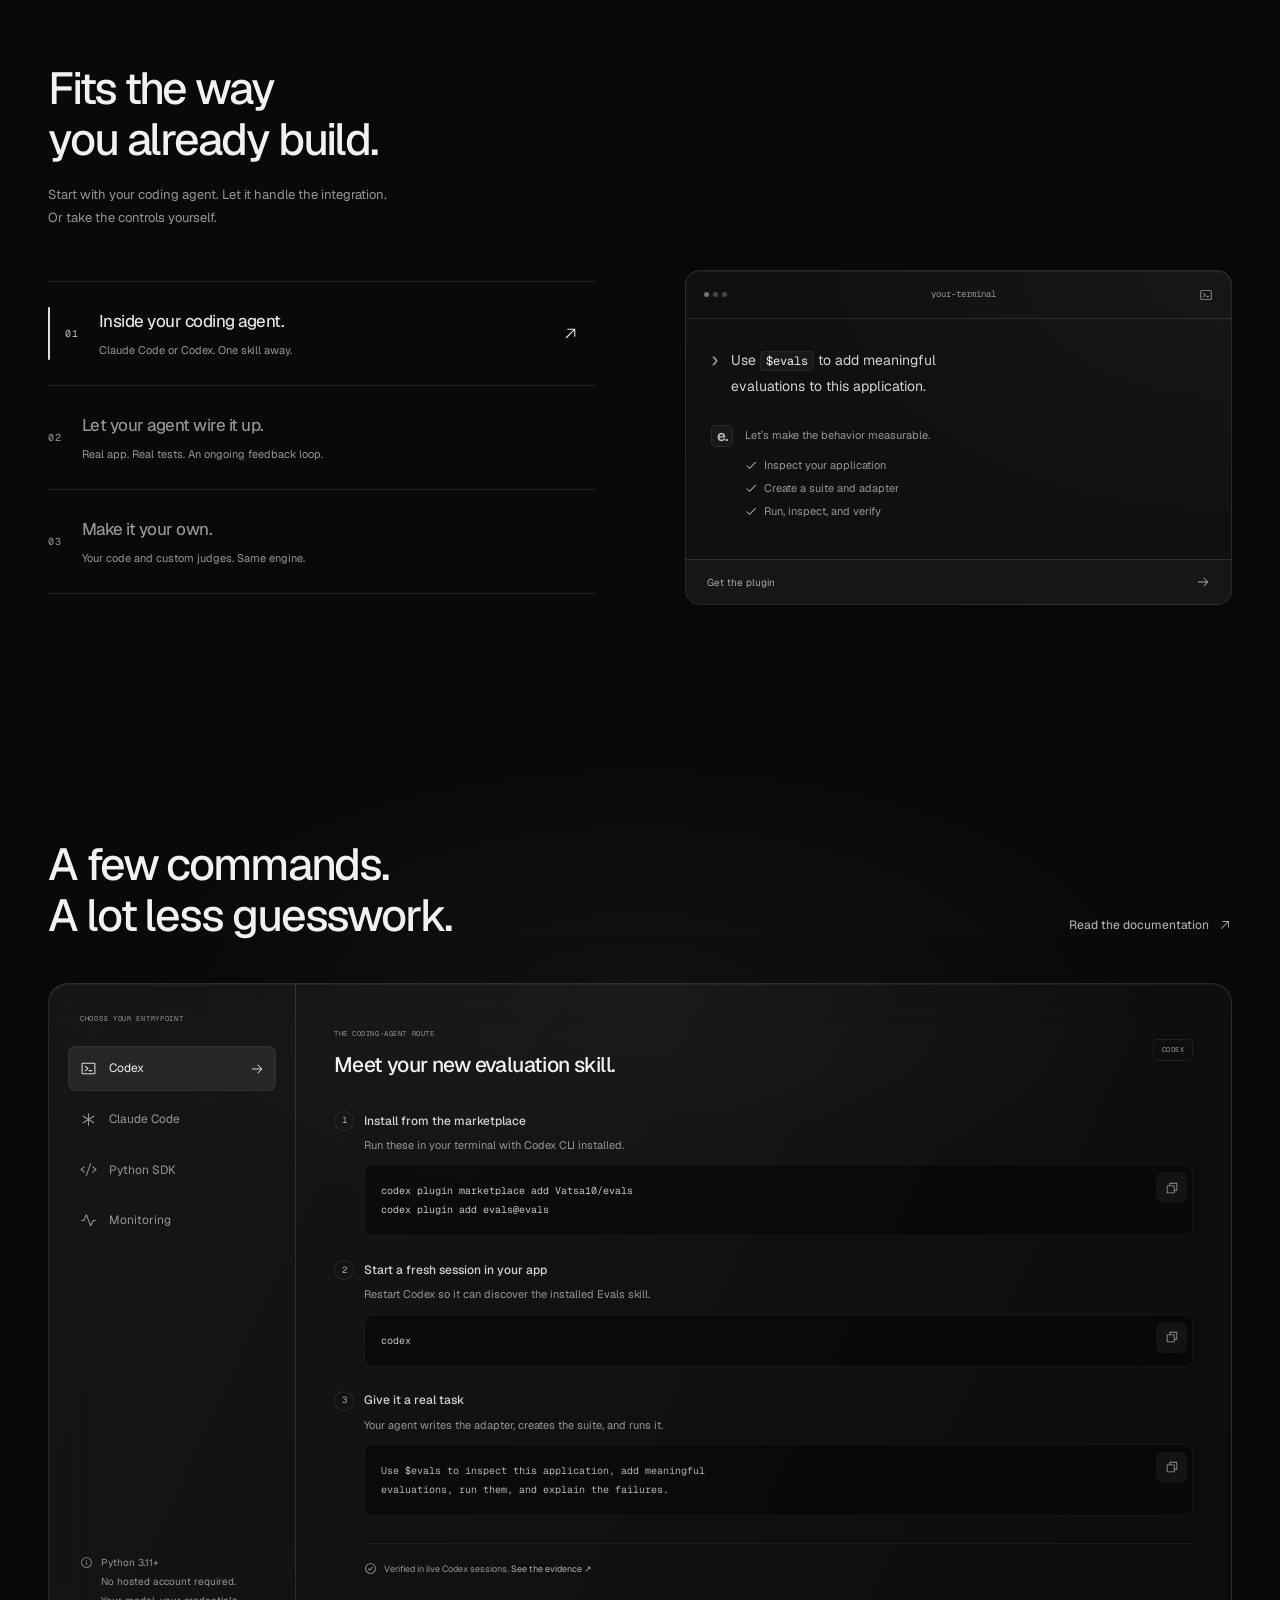
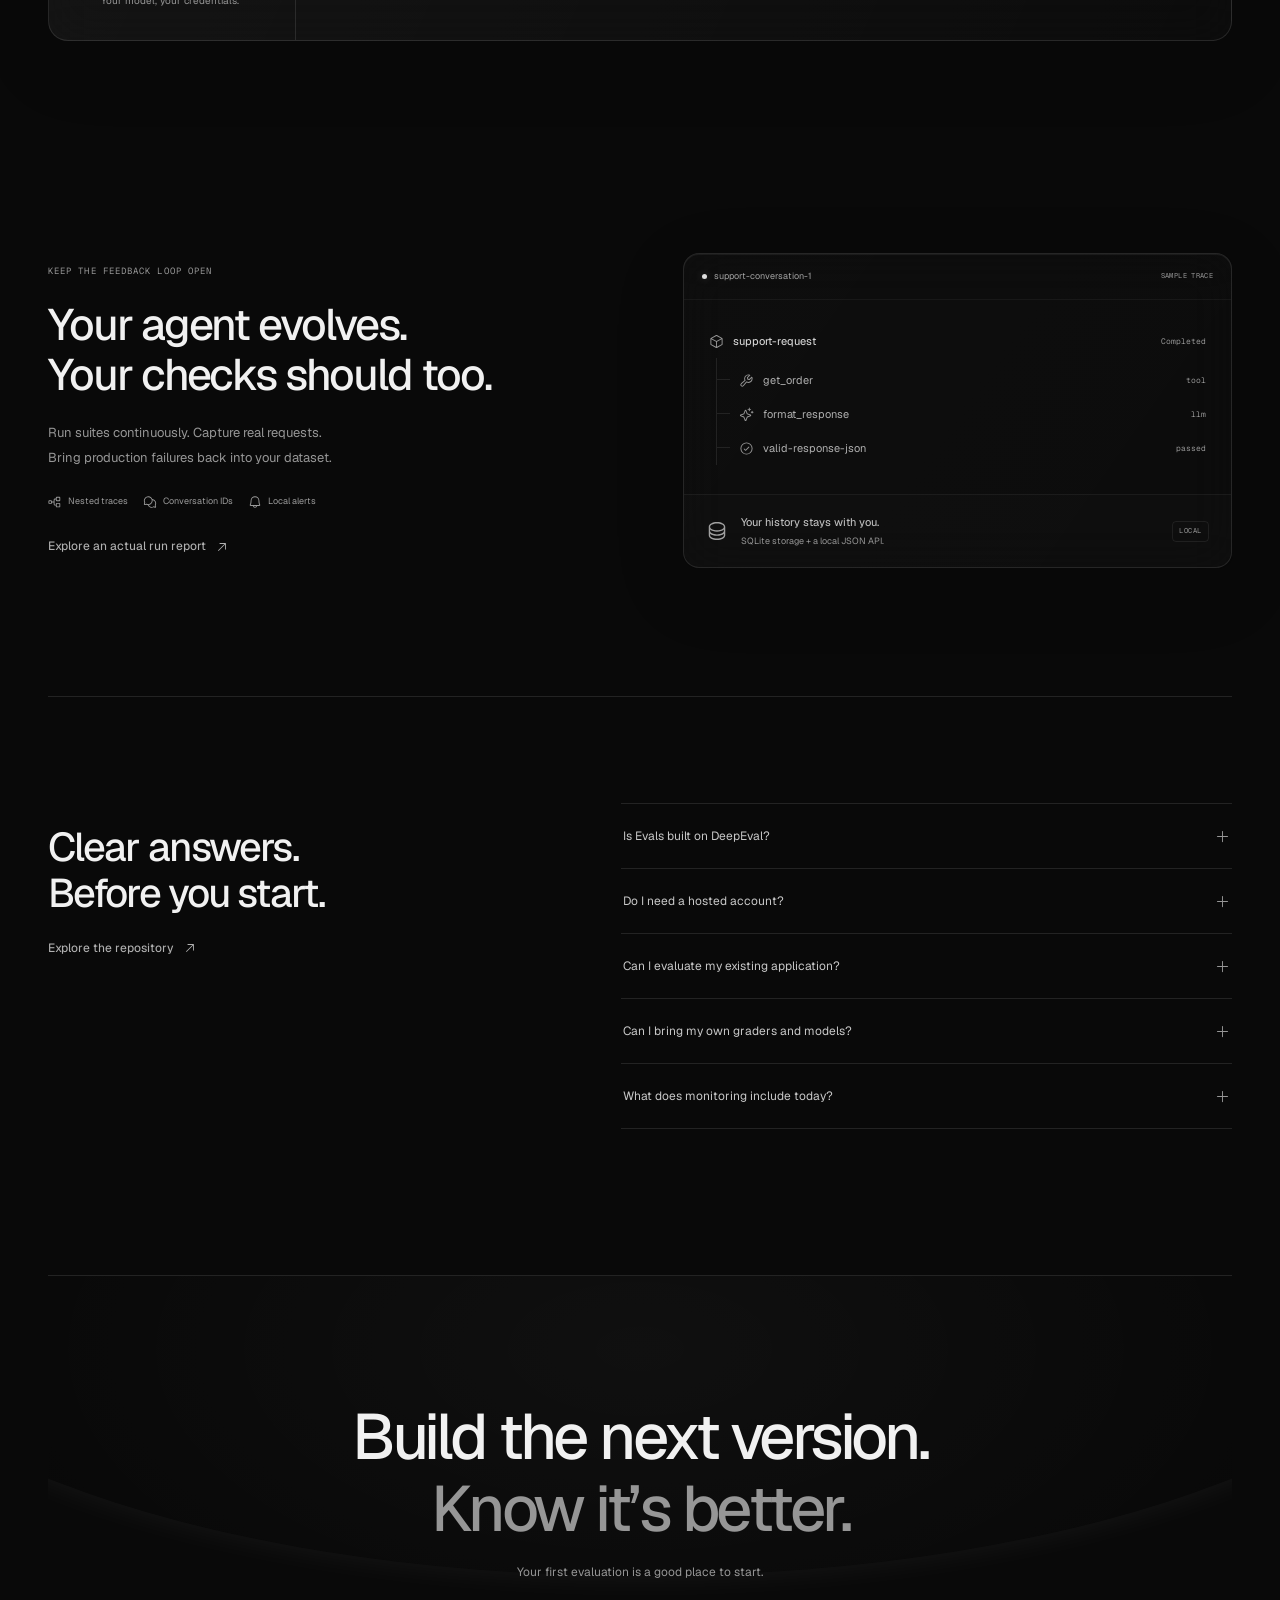
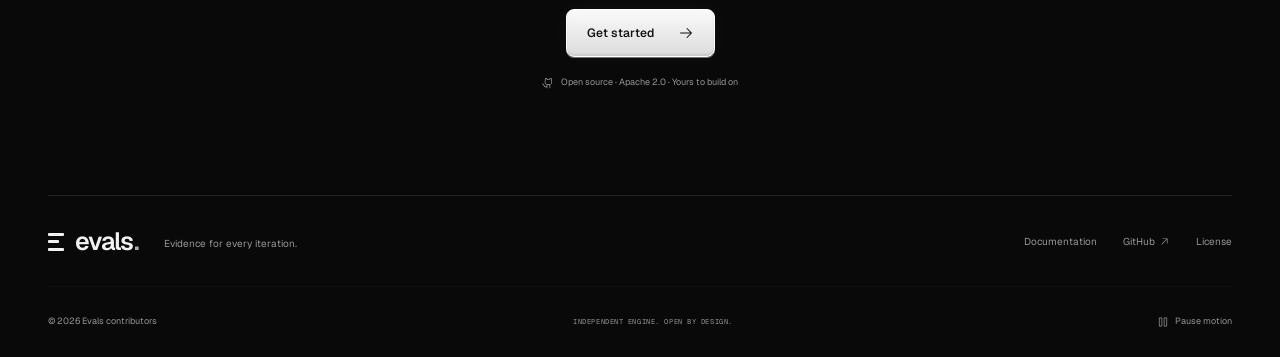
==== commit de1a18f7: "feat: add provenance, coverage-aware comparisons and portable report snapshots" ====
--- a/website/index.html
+++ b/website/index.html
@@ -113,7 +113,7 @@
     </section>
 
     <section class="monitor-section section-wrap section-space" id="monitoring" aria-labelledby="monitor-title">
-      <div class="monitor-copy reveal"><span class="eyebrow"><span></span>KEEP THE FEEDBACK LOOP OPEN</span><h2 id="monitor-title">Your agent evolves.<br>Your checks should too.</h2><p>Run suites continuously. Capture real requests.<br>Bring production failures back into your dataset.</p><div class="monitor-features"><span><svg class="icon" aria-hidden="true"><use href="./assets/icons.svg#tree-structure"></use></svg>Nested traces</span><span><svg class="icon" aria-hidden="true"><use href="./assets/icons.svg#chats-circle"></use></svg>Conversation IDs</span><span><svg class="icon" aria-hidden="true"><use href="./assets/icons.svg#bell"></use></svg>Local alerts</span></div><a class="text-link" href="https://github.com/Vatsa10/evals/blob/main/skills/evals/references/monitoring.md" target="_blank" rel="noopener noreferrer">Explore monitoring<svg class="icon" aria-hidden="true"><use href="./assets/icons.svg#arrow-up-right"></use></svg></a></div>
+      <div class="monitor-copy reveal"><span class="eyebrow"><span></span>KEEP THE FEEDBACK LOOP OPEN</span><h2 id="monitor-title">Your agent evolves.<br>Your checks should too.</h2><p>Run suites continuously. Capture real requests.<br>Bring production failures back into your dataset.</p><div class="monitor-features"><span><svg class="icon" aria-hidden="true"><use href="./assets/icons.svg#tree-structure"></use></svg>Nested traces</span><span><svg class="icon" aria-hidden="true"><use href="./assets/icons.svg#chats-circle"></use></svg>Conversation IDs</span><span><svg class="icon" aria-hidden="true"><use href="./assets/icons.svg#bell"></use></svg>Local alerts</span></div><a class="text-link" href="./reports/production/index.html">Explore an actual run report<svg class="icon" aria-hidden="true"><use href="./assets/icons.svg#arrow-up-right"></use></svg></a></div>
       <div class="monitor-visual glass reveal"><div class="monitor-chrome"><span><span class="status-light"></span>support-conversation-1</span><span class="mono">SAMPLE TRACE</span></div><div class="trace-tree"><div class="trace-tree-row"><svg class="icon" aria-hidden="true"><use href="./assets/icons.svg#cube"></use></svg><strong>support-request</strong><span>Completed</span></div><div class="trace-branch"><div class="trace-tree-row"><svg class="icon" aria-hidden="true"><use href="./assets/icons.svg#wrench"></use></svg><span>get_order</span><small>tool</small></div><div class="trace-tree-row"><svg class="icon" aria-hidden="true"><use href="./assets/icons.svg#sparkle"></use></svg><span>format_response</span><small>llm</small></div><div class="trace-tree-row"><svg class="icon" aria-hidden="true"><use href="./assets/icons.svg#check-circle"></use></svg><span>valid-response-json</span><small>passed</small></div></div></div><div class="monitor-storage"><svg class="icon" aria-hidden="true"><use href="./assets/icons.svg#database"></use></svg><div><strong>Your history stays with you.</strong><span>SQLite storage + a local JSON API.</span></div><span class="storage-badge mono">LOCAL</span></div></div>
     </section>
 
